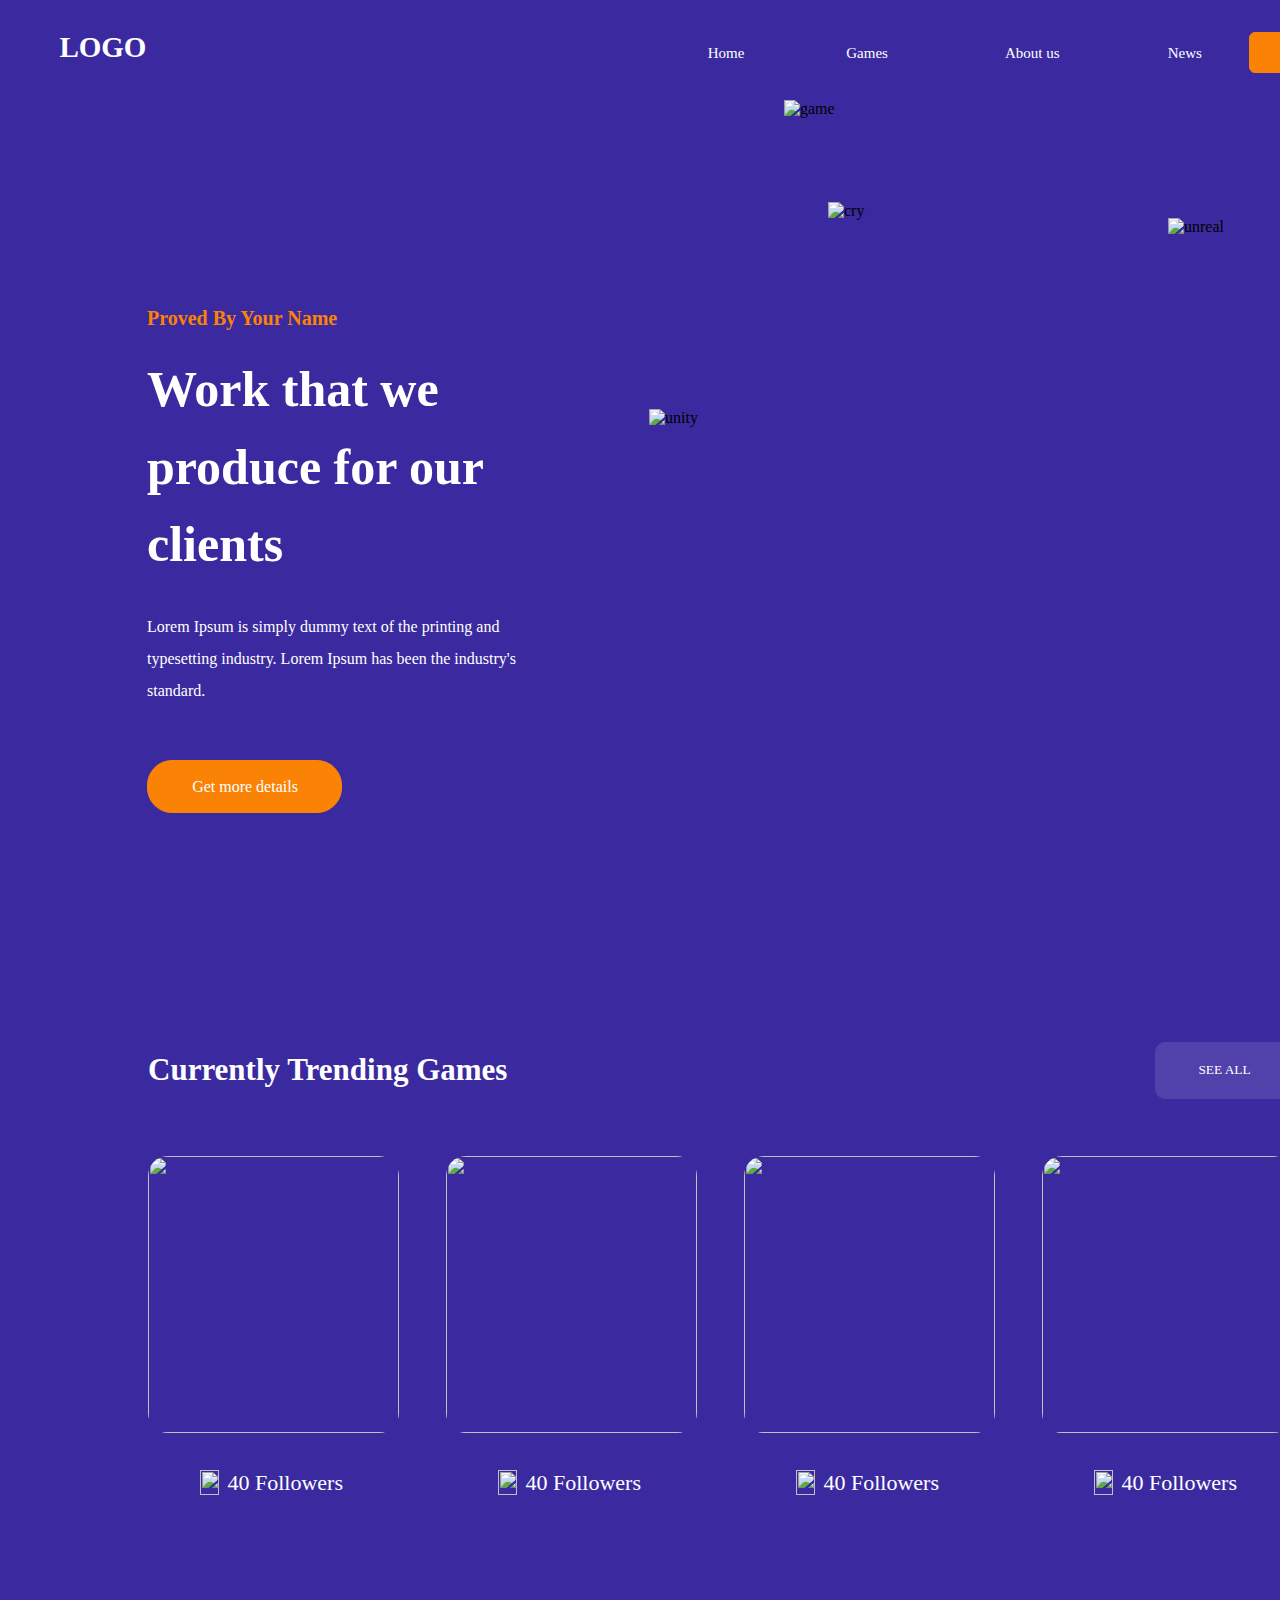
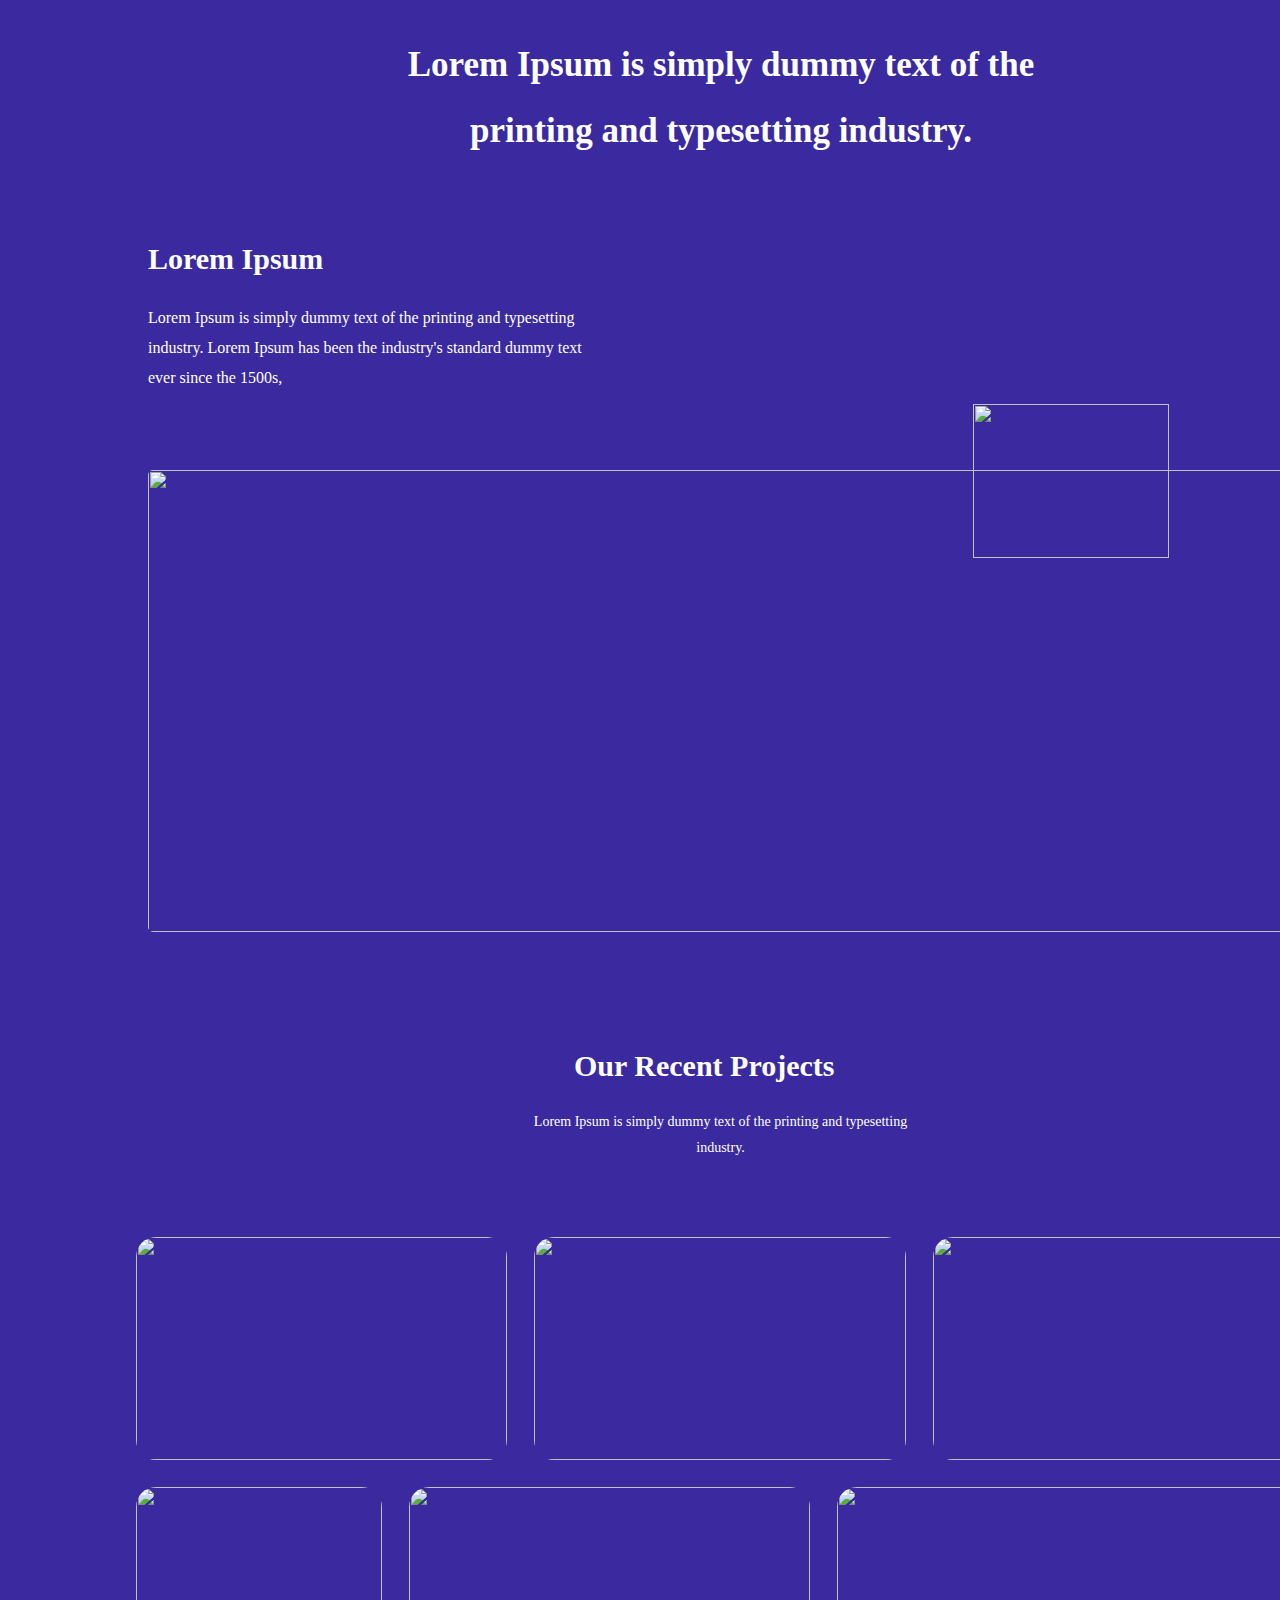
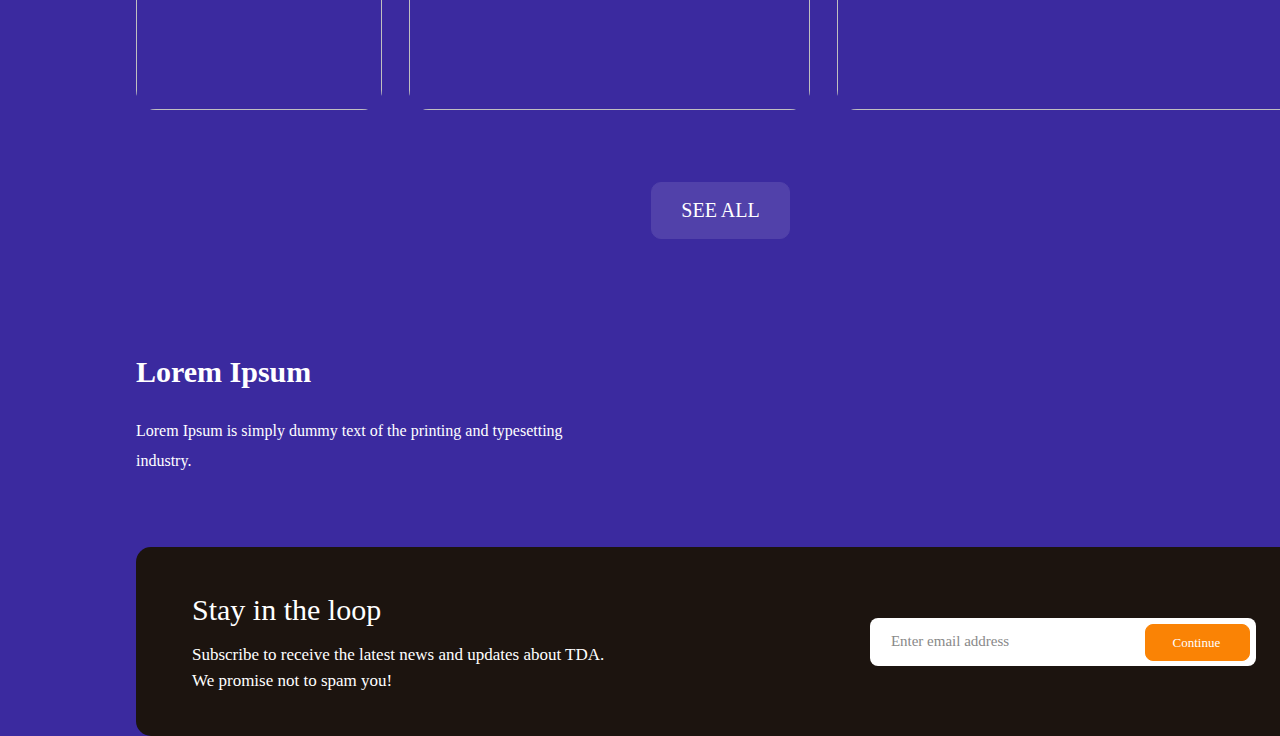
==== index.html @ 7226c983 "main4" ====
<!DOCTYPE html>
<html lang="en">
  <head>
    <meta charset="UTF-8" />
    <meta name="viewport" content="width=device-width, initial-scale=1.0" />
    <!-- description -->
    <!-- link style -->
    <link rel="stylesheet" href="styles/style.css">
    <!-- favicon -->
    <title>GAMiFY</title>
  </head>
  <body>
    <div class="header">
      <div id="logo">LOGO</div>
      <div class="group3">
        <div class="group2">
          <a id="a1" href="home">Home</a>
        <a id="a2" href="games">Games</a>
        <a id="a3" href="about us">About us</a>
        <a id="a4" href="news">News</a>
        </div>
        <button id="b1">light</button>
    </div>
      </div>
      <div class="main">
      <div class="main1">
        <div class="group8">
          <p id="p1">Proved By Your Name</p>
          <h1>Work that we <br> produce for our clients</h1>
          <p id="p2">Lorem Ipsum is simply dummy text of the printing and <br> typesetting industry. Lorem Ipsum has been the industry's <br> standard.</p>
          <button id="b2"><a href="game">Get more details</a></button>
        </div>
        <img id="img1" src="/css-Gaming-website2028/img1.png" alt="game">
      </div>
      <img id="img2" src="/css-Gaming-website2028/img2.png" alt="unity">
      <img id="cry" src="/css-Gaming-website2028/cry.png" alt="cry">
      <img id="img3" src="/css-Gaming-website2028/img3.png" alt="unreal">
      <div class="main2">
        <p>Currently Trending Games</p>
        <button id="b3">SEE ALL</button>
      </div>
      <ul class="ul1">
        <li>
            <article><img class="li1" src="/css-Gaming-website2028/ax/li1.jpg" alt=""><div><img id="fire" src="/css-Gaming-website2028/ax/fire.png" alt=""><p>40 Followers</p></div></article>
        </li>
        <li>
            <article><img class="li1" src="/css-Gaming-website2028/ax/li2.jpg" alt=""><div><img id="fire" src="/css-Gaming-website2028/ax/fire.png" alt=""><p>40 Followers</p></div></article>
        </li>
        <li>
            <article><img class="li1" src="/css-Gaming-website2028/ax/li3.jpg" alt=""><div><img id="fire" src="/css-Gaming-website2028/ax/fire.png" alt=""><p>40 Followers</p></div></article>
        </li>
        <li>
            <article><img class="li1" src="/css-Gaming-website2028/ax/li4.jpg" alt=""><div><img id="fire" src="/css-Gaming-website2028/ax/fire.png" alt=""><p>40 Followers</p></div></article>
        </li>
    </ul>
        <div class="txt1">Lorem Ipsum is simply dummy text of the <br> printing and typesetting industry.</div>
        <div class="main3">
          <p id="txt2">Lorem Ipsum</p>
          <p id="txt3">Lorem Ipsum is simply dummy text of the printing and typesetting <br> industry. Lorem Ipsum has been the industry's standard dummy text <br> ever since the 1500s,</p>
        </div>
        <div class="itm1">
          <img class="ellipse" src="/css-Gaming-website2028/ax/ellipse.png" alt="">
        <img class="img4" src="/css-Gaming-website2028/ax/img4.jpg" alt="">
        </div>
        <div class="main4">
          <p id="txt4">Our Recent Projects</p>
          <p id="txt5">Lorem Ipsum is simply dummy text of the printing and typesetting <br> industry. </p>
        </div>
        <div class="item2">
          <img id="c1" src="/css-Gaming-website2028/ax/img5.jpg" alt="">
          <img id="c2" src="/css-Gaming-website2028/ax/img6.jpg" alt="">
          <img id="c3" src="/css-Gaming-website2028/ax/img7.jpg" alt="">
          <img id="c4" src="/css-Gaming-website2028/ax/img8.jpg" alt="">
          <img id="c5" src="/css-Gaming-website2028/ax/img9.jpg" alt="">
          <img id="c6" src="/css-Gaming-website2028/ax/img10.jpg" alt="">
        </div>
        <div class="item3">
          <button id="b4">SEE ALL</button>
        </div>
        <div class="item4">
          <p id="p1">Lorem Ipsum</p>
          <p id="p2">Lorem Ipsum is simply dummy text of the printing and typesetting <br> industry. </p>
        </div>
        <div class="box">
          <div class="bx1">
           <p id="p1">Stay in the loop </p>
           <p id="p2">Subscribe to receive the latest news and updates about  TDA. <br>
            We promise not to spam you! </p>
          </div>
          <div class="bx2">
            <div class="email"><p id="p1">Enter email address</p></div>
              <button id="b5"><p>Continue</p></button>
          </div>
        </div>
        
    </div>
      
  </body>
</html>
---- styles/style.css ----
/* 1. don't modify this style */
* {
  padding: 0;
  margin: 0;

  box-sizing: border-box;
}

@font-face {
  font-family: Poppins;
  src: url(css-Gaming-website2028/assets/fonts/Poppins-Bold.ttf);
  src: url(css-Gaming-website2028/assets/fonts/);
}
*{
font-family: Poppins;
}
/* 2. we use :root for default variables */
:root {
  /* --"somekey-attr": "somevalue" i.e : */
  --black-700: #000;
}
/* 3. and we use it like this */
.elementOne {
  /* var(--"somekey-attr") */
  background-color: var(--black-700);
}


/* good luck */
body{
  width: 1440px;
   
  
}
.header{
  
  height: 100px;
  margin-left: 0.23px;
  background-color: #3B2A9F;
 
  display: flex;
  flex-direction: row;
  justify-content: space-between;
  gap: 565.52px;

}

.header #logo{
  margin-bottom: 30px;
  margin-top: 25px;
  margin-left: 59.18px;
  width: 81.93px;
  height: 45px;
  font-weight: 800;
  font-size: 29px;
  line-height: 44.51px;
  color: #FFFFFF;

}
.group3{
 
  display: flex;
  justify-content: space-between;
  gap: 36.13px;
  margin-right: 59.18px;
  margin-top: 32px;
  margin-bottom: 26.6px;
  align-items: center;
}
.group3 .group2{
display: flex;
justify-content: space-between;
gap: 88px;


}

.group2 a{
  text-decoration: none;
  color: #FFFFFF;
  width: 50.6px;
  height: 24.2px;
  font-weight: 400;
  font-size: 15px;
  line-height: 24px;
  
  
}
.group2 #a1{
  width: 50.6px;
  height: 24.2px;
}
.group2 #a2{
  width: 70.63px;
  height: 24.2px;
}
.group2 #a3{
  width: 74.85px;
  height: 24.2px;
}
.group2 #a4{
  width: 45.33px;
  height: 24.2px;
}
 .group3 #b1{
  width: 131.66px;
  height: 41.34px;
  background-color: #FA8305;
  border: 1px solid #FA8305;
  border-radius: 6px;
  color: #FFFFFF;
  


}
#b1{
  width: 81px;
  height: 20px;
  font-weight: 400;
  font-size: 13px;
  line-height: 19.5px;
  
}
.main{
  background-color: #3B2A9F;
}
.main1{
  
  display: flex;
  flex-direction: row;
  justify-content: space-between;
  
  
  
  
}
 .group8{
  width:max-content;
  height: 510px;
  margin-left: 147px;
  padding-top: 203px;
  
  
}
#img1{
  width: 735px;
  height: 761px;
  margin-left: 110px;
  
}
.group8 #p1{
  width: 273px;
  height: 31px;
  font-weight: 700;
  font-size: 20px;
  line-height: 31.04px;
  color: #FA8305;
}
.group8 h1{
  width: 479.63px;
  height: 234px;
  margin-top: 17px;
  font-weight: 700;
  font-size: 50px;
  line-height: 77.6px;
  color: #FFFFFF;
}
.group8 #p2{
  width: 527px;
  height: 101px;
  margin-top: 26px;
  font-weight: 500;
  font-size: 16px;
  line-height: 32px;
  color: #FFFFFF;
}
.group8 #b2{
  width: 195px;
  height: 53px;
  margin-top: 48px;
  background-color: #FA8305;
  border-radius: 25px;
  border: 1px solid #FA8305;
}
#b2 a{
width: 134px;
height: 24px;
font-weight: 500;
color: #FFFFFF;
font-size: 16px;
line-height: 24px;
padding-top: 14px;
padding-left: 31px;
padding-bottom: 15px;
padding-right: 30px;
text-decoration: none;
}
#img2{
  width: 96px;
  height: 30px;
  position: absolute;
  top: 409px;
  left: 649px;
}
#cry{
  width: 101px;
  height: 99px;
  position: absolute;
  top: 202px;
  left: 828px;
}
#img3{
  width: 59px;
  height: 64px;
  position: absolute;
  top: 218px;
  left: 1168px;
  rotate: -0 deg;
}
.main2 p{
width: 404px;
height: 58px;
font-weight: 700;
font-size: 31px;
line-height: 58.13px;
margin-top: 180px;
margin-left: 148px;
color: #FFFFFF;
}
.main2 #b3{
  width: 139px;
  height: 57px;
  border-radius: 10px;
  background-color: #5141AA;
  border: 1px solid #5141AA;
  margin-top: 180px;
  margin-right: 146px;
 
}
.main2{
  display: flex;
  flex-direction: row;
  justify-content: space-between;
  gap: 603px;
  align-items: center;
}
#b3{
  color: #FFFFFF;
}
.li1{
  width: 251px;
  height: 277px;
  border-radius: 20px;
  
 }
  
 .ul1 .li1:hover{
  opacity: 0.5;
 }
 
 .ul1 p{
  width: 136px;
  height: 41px;
  font-weight: 500;
  font-size: 22px;
  line-height: 41.25px;
  color: #FFFFFF;
  
 }
 .ul1 #fire{
  width: 18.5px;
  height: 25px;
 }
 .ul1 div{
  display: flex;
  flex-direction: row;
  justify-content: flex-start;
  gap: 9px;
  align-items: center;
  margin-top: 25px;
  margin-left: 52px;
  
 }
 .ul1{
  display: flex;
  flex-direction: row;
  justify-content:flex-start;
  gap: 47px;
  margin-top: 57px;
  margin-left: 148px;
  list-style:none;
 }
 .txt1{
  width: 826px;
  height: 132px;
  font-weight: 600;
  font-size: 35px;
  line-height: 65.63px;
  text-align: center;
  color: #FFFFFF;
  margin-top: 129px;
  margin-left: 308px;
  margin-right: 306px;
 }
 #txt2{
  width: 209px;
  height: 40px;
  font-weight: 600;
  font-size: 30px;
  line-height: 56.25px;
  color: #FFFFFF;
 }
 #txt3{
  width: 545px;
  height: 101px;
  font-weight: 400;
  font-size: 16px;
  line-height: 30px;
  color: #FFFFFF;
  margin-top: 32px;
 }
 .main3{
  margin-left: 148px;
  margin-top: 67px;
 }
 
 .ellipse{
  position: absolute;
  width: 196px;
  height: 154px;
  left: 973px;
  
  
  
  
 }
 .img4{
  width: 1146px;
  height: 462px;
  position: relative;
  top: 46px;
  left: 148px;
  right: 146px;
  border-radius: 5px;
  margin-top: 20px;
  
  
 }
 #txt4{
  width: 305px;
  height: 56px;
  font-weight: 700;
  font-size: 30px;
  line-height: 56.25px;
  color: #FFFFFF;
  margin-left: 574px;
  
 }
 #txt5{
  width: 497px;
  height: 57px;
  font-weight:400;
  font-size: 14px;
  line-height: 26.25px;
  color: #FFFFFF;
  margin-top: 15px;
  text-align: center;
  margin-left: 472px;
 }
 .main4{
  margin-top: 148px;
 }
 #c1{
    width: 371px;
    height: 223px;
    border-radius: 20px;
    
 }
 #c2{
  width: 372px;
  height: 223px;
  border-radius: 20px;
  
 }
 #c3{
  width: 371px;
  height: 223px;
  border-radius: 20px;
  
 }
 #c4{
  width: 246px;
  height: 223px;
  border-radius: 20px;
 }
 #c5{
  width: 401px;
  height: 223px;
  border-radius: 20px;
 }
 #c6{
  width: 469px;
  height: 223px;
  border-radius: 20px;
 }
 .item2{
  display: flex;
  flex-wrap: wrap;
  gap: 27px;
  margin-left: 136px;
  margin-right: 134px;
  margin-top: 71px;
 }
 .item3 #b4{
  width: 139px;
  height:57px ;
  border:1px solid #5141AA ;
  background-color: #5141AA;
  border-radius: 10px;
  margin-left: 651px;
  margin-top: 72px;
  color:#FFFFFF;
  
  font-weight: 500;
  font-size: 20px;
  line-height: 37.5px;
 }
 .item4{
  margin-left: 136px;
  margin-top: 105px;
 }
 .item4 #p1{
  width: 209px;
  height: 40px;
  font-weight: 600;
  font-size: 30px;
  line-height: 56.25px;
  color: #FFFFFF;
 }
 .item4 #p2{
  width: 545px;
  height: 57px;
  font-weight: 400;
  font-size: 16px;
  line-height: 30px;
  color: #FFFFFF;
  margin-top: 32px;
 }
 .box{
  width: 1170px;
  height: 189px;
  background-color:#1C140F;
  border-radius: 15px;
  margin-left: 136px;
  margin-top: 74px;
  margin-right: 134px;
  display: flex;
  flex-direction: row;
  justify-content: space-between;
 }
 .bx1 #p1{
  width: 303px;
  height: 45px;
  font-weight: 500;
  font-size: 30px;
  line-height: 45px ;
  color: #FFFFFF;
  
 }
 .bx1{
  margin-left: 56px;
  margin-top: 40px;
 }
 .bx1 #p2{
  width: 636px;
  height: 52px;
  font-weight: 400;
  font-size: 17px;
  line-height:25.5px ;
  color: #FFFFFF;
  margin-top: 10px;
  
 }
 .bx2 .email{
  margin-left: 20.55px;
  font-weight: 300;
  font-size: 15px;
  line-height: 19.5px;
  color:#898989;
  width: 155.1px;
  height: 20px;
  padding-top: 14px;
 } 
 
 .bx2{
  width: 385.68px;
  height: 48px;
  border-radius: 8px;
  background-color: #FFFFFF;
  display: flex;
  flex-direction: row;
  justify-content: space-between;
  gap: 98.8px;
  margin-top: 71px;
  margin-right: 50px;
  
 }
 .bx2 #b5{
  width: 105px;
  height: 37px;
  border-radius: 8px;
  background-color: #FA8305;
  border: 1px solid #FA8305;
  margin-top: 6px;
  margin-right: 6.24px;
 }
 .bx2 #b5 p{
  width: 69.3px;
  height: 20px;
  font-weight: 400;
  font-size: 13px;
  line-height: 19.5px;
  color: #FFFFFF;
  margin-left: 16px;
  
 }
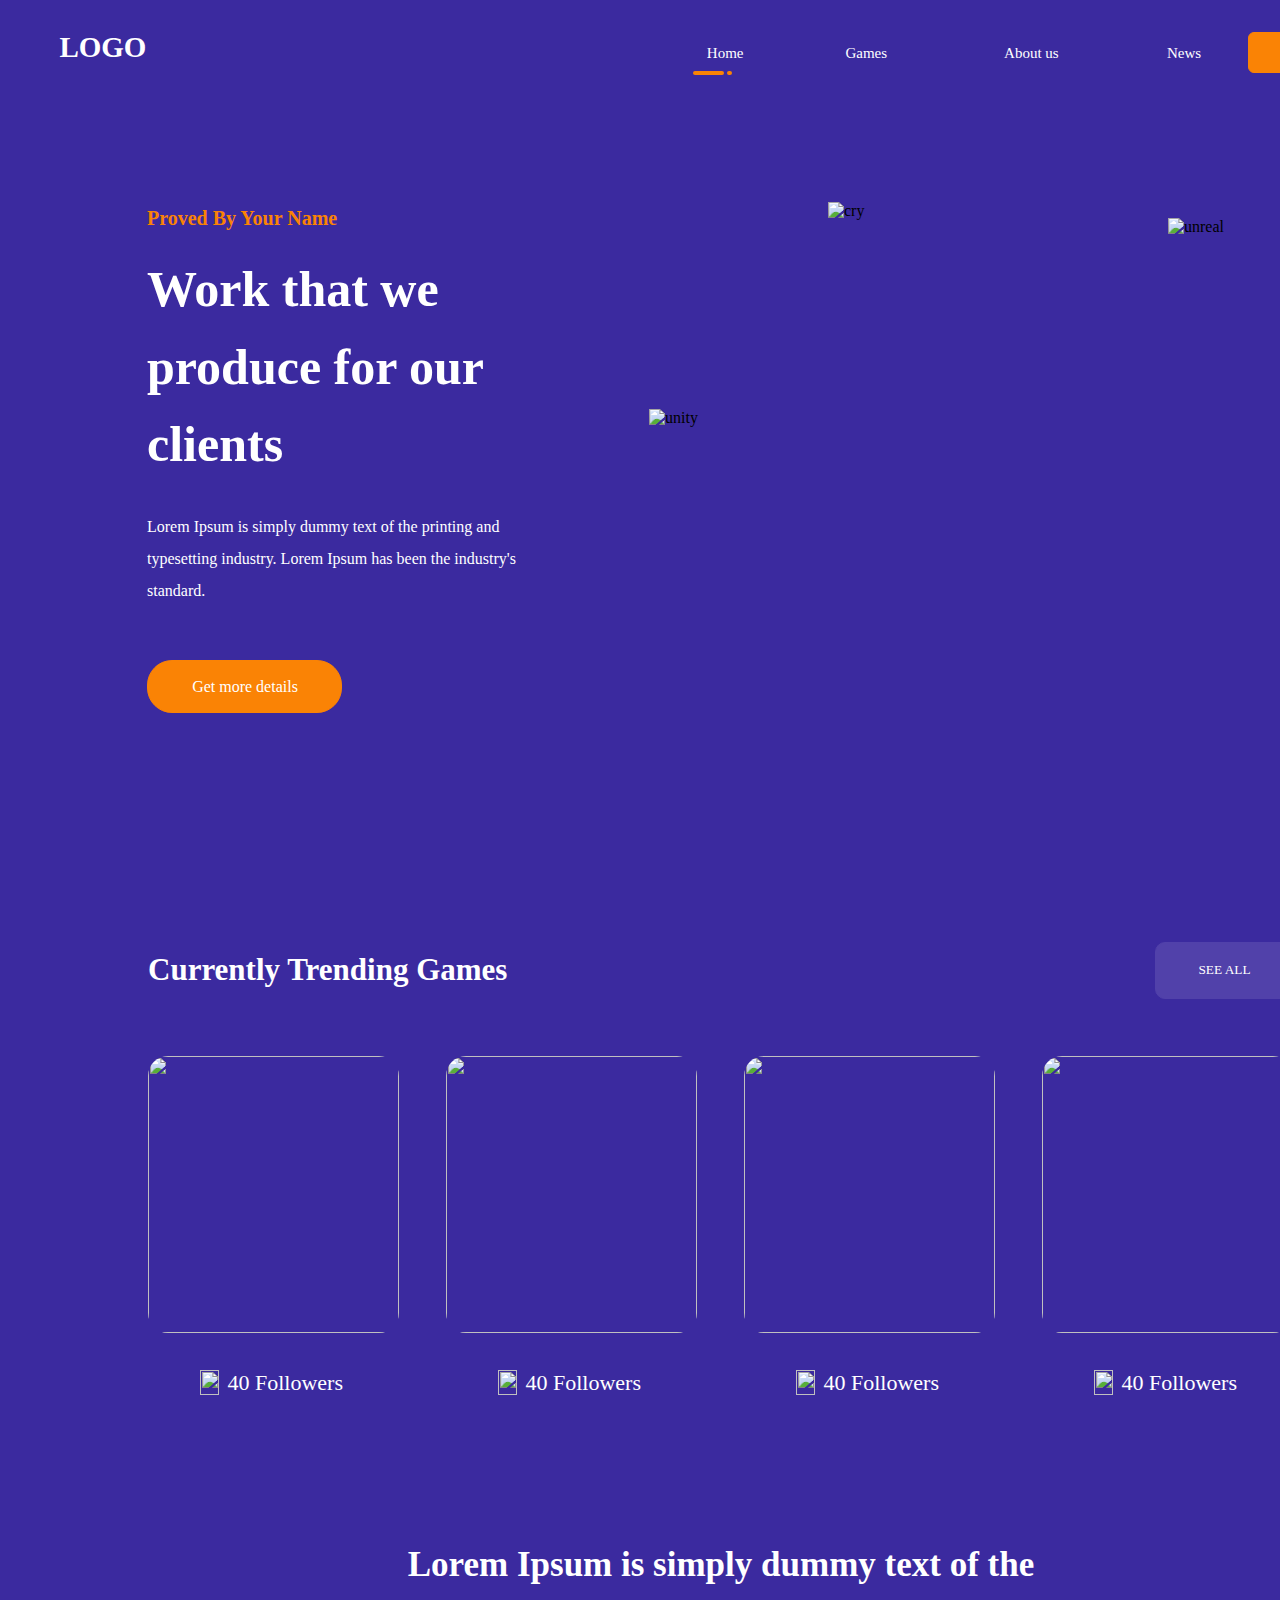
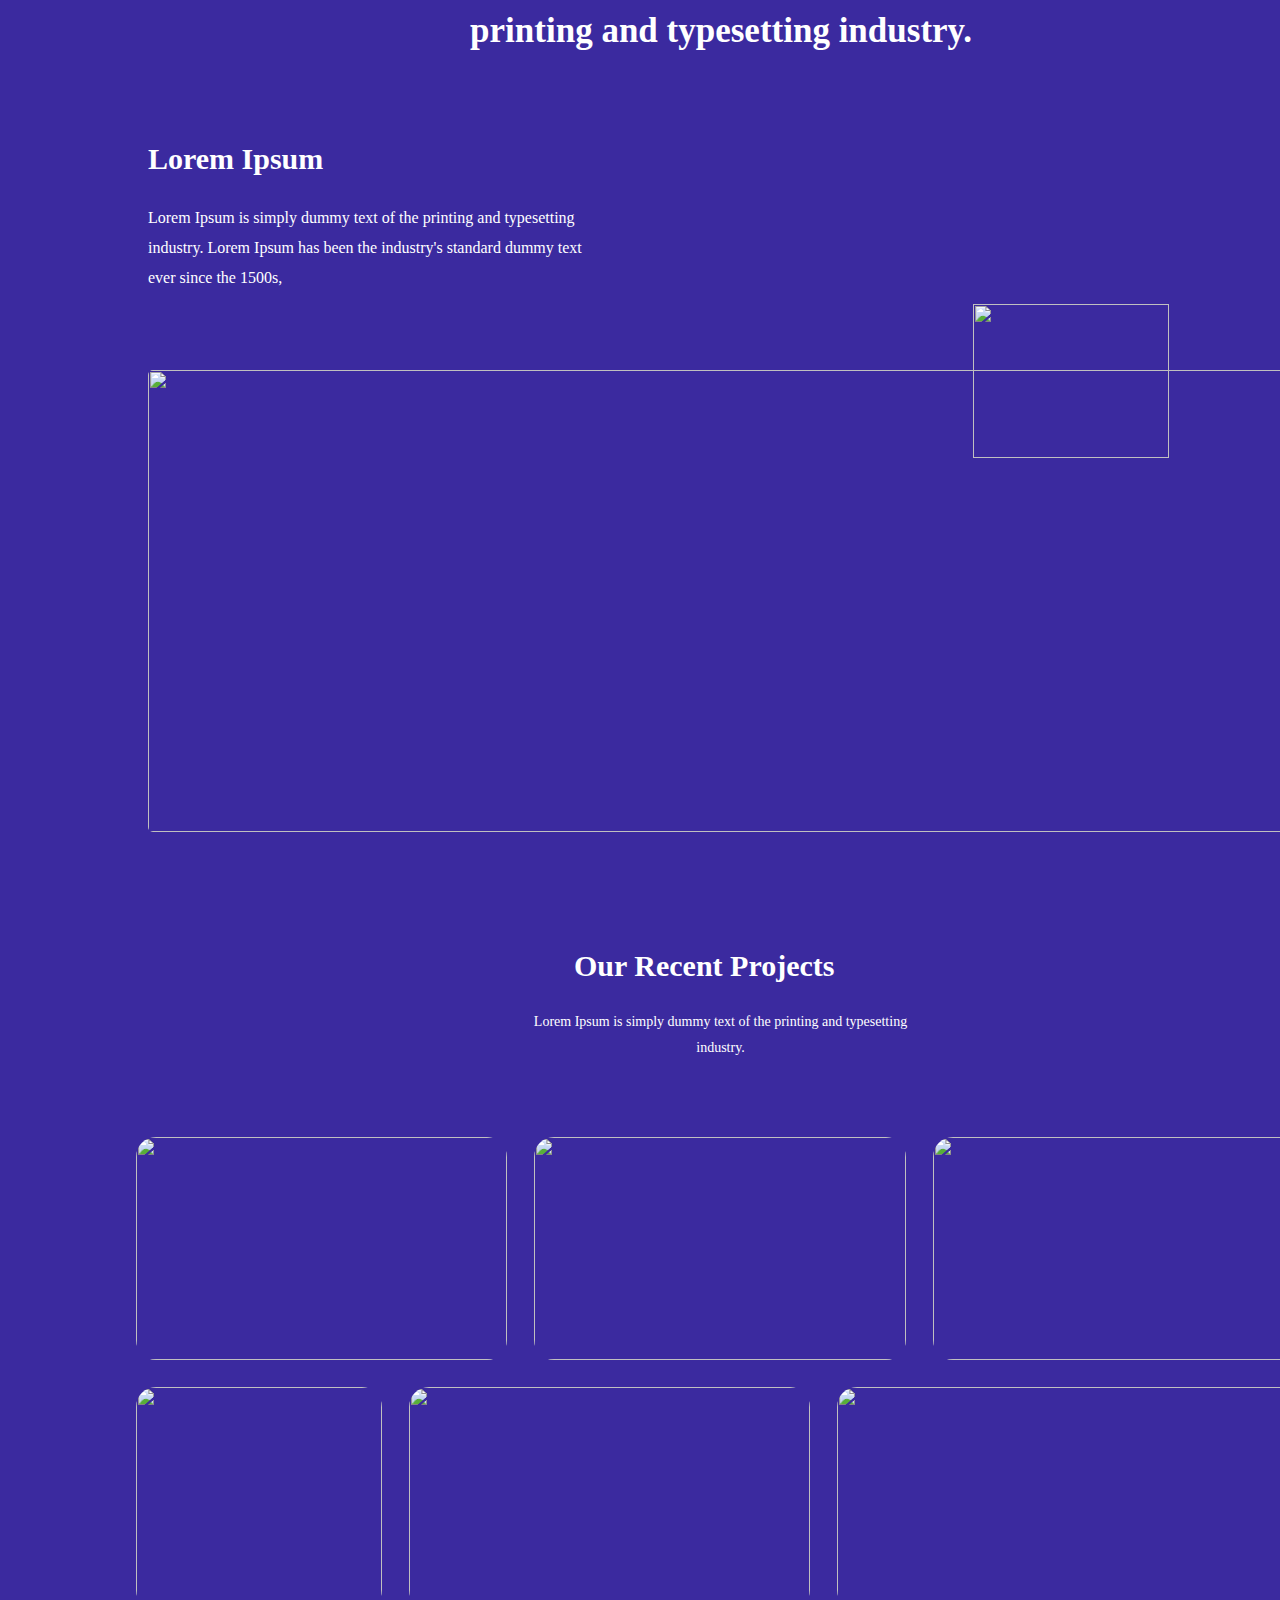
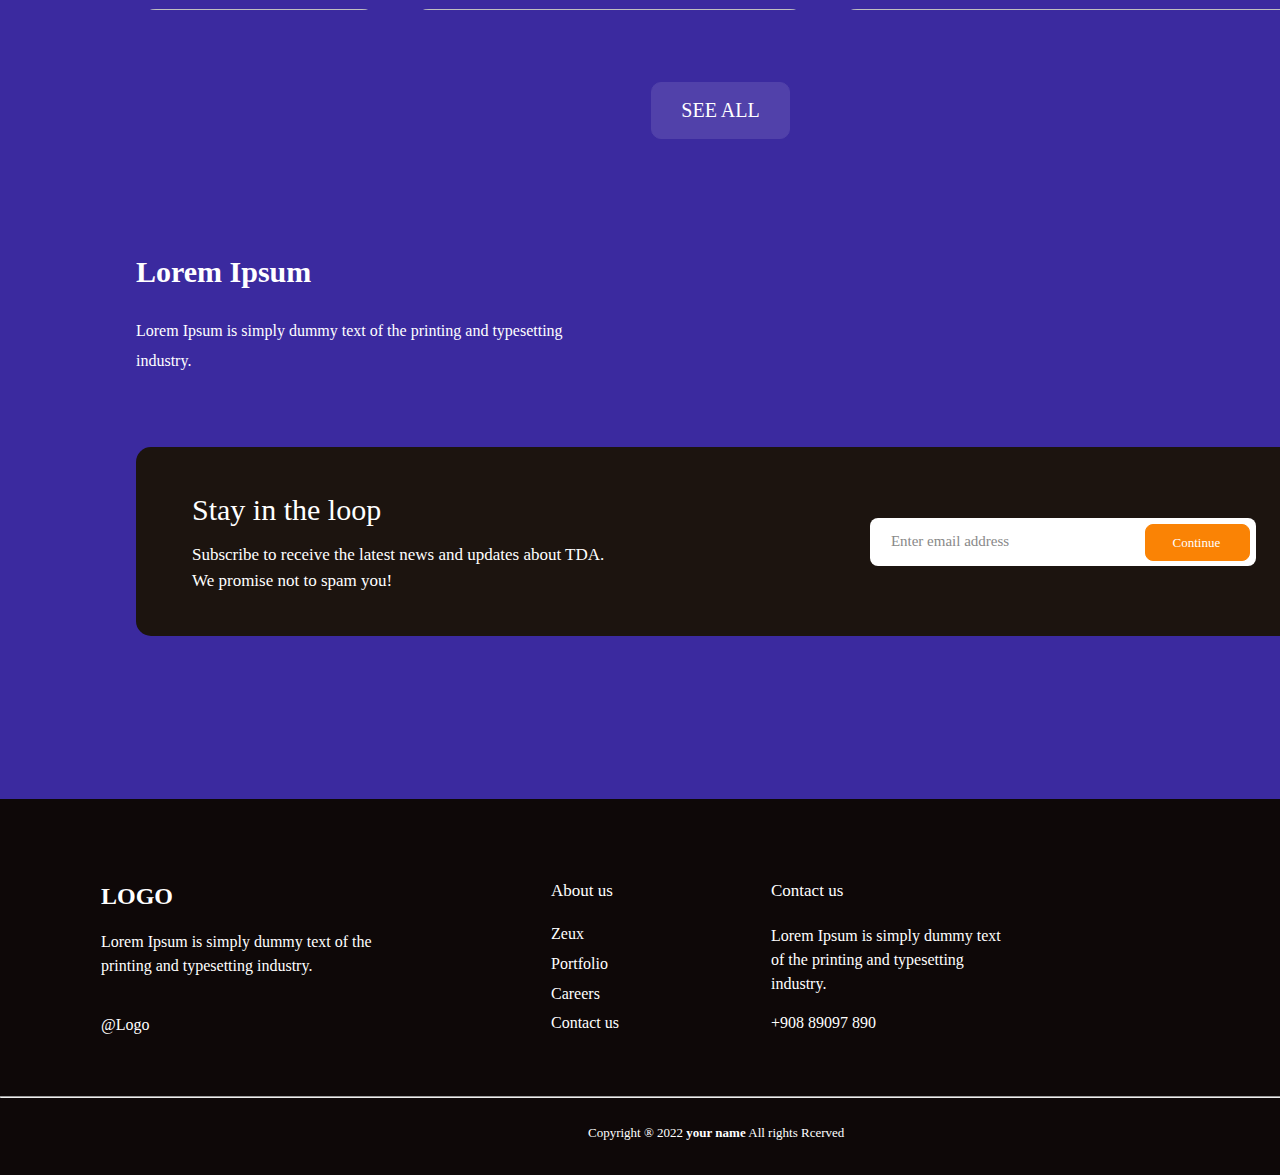
==== commit ff9aa1fd: "footer" ====
--- a/index.html
+++ b/index.html
@@ -14,12 +14,16 @@
       <div id="logo">LOGO</div>
       <div class="group3">
         <div class="group2">
-          <a id="a1" href="home">Home</a>
+          <a id="a1" href="home">Home<div id="bar">
+            <div id="rec1"></div>
+            <div id="rec2"></div>
+          </div></a>
         <a id="a2" href="games">Games</a>
         <a id="a3" href="about us">About us</a>
         <a id="a4" href="news">News</a>
         </div>
         <button id="b1">light</button>
+        
     </div>
       </div>
       <div class="main">
@@ -30,27 +34,27 @@
           <p id="p2">Lorem Ipsum is simply dummy text of the printing and <br> typesetting industry. Lorem Ipsum has been the industry's <br> standard.</p>
           <button id="b2"><a href="game">Get more details</a></button>
         </div>
-        <img id="img1" src="/css-Gaming-website2028/img1.png" alt="game">
+        <img id="img1" src="/css-Gaming-website2028/assets/images/img1.png" alt="game">
       </div>
-      <img id="img2" src="/css-Gaming-website2028/img2.png" alt="unity">
-      <img id="cry" src="/css-Gaming-website2028/cry.png" alt="cry">
-      <img id="img3" src="/css-Gaming-website2028/img3.png" alt="unreal">
+      <img id="img2" src="/css-Gaming-website2028/assets/images/img2.png" alt="unity">
+      <img id="cry" src="/css-Gaming-website2028/assets/images/cry.png" alt="cry">
+      <img id="img3" src="/css-Gaming-website2028/assets/images/img3.png" alt="unreal">
       <div class="main2">
         <p>Currently Trending Games</p>
         <button id="b3">SEE ALL</button>
       </div>
       <ul class="ul1">
         <li>
-            <article><img class="li1" src="/css-Gaming-website2028/ax/li1.jpg" alt=""><div><img id="fire" src="/css-Gaming-website2028/ax/fire.png" alt=""><p>40 Followers</p></div></article>
+            <article><img class="li1" src="/css-Gaming-website2028/assets/images/li1.jpg" alt=""><div><img id="fire" src="/css-Gaming-website2028/assets/images/fire.png" alt=""><p>40 Followers</p></div></article>
         </li>
         <li>
-            <article><img class="li1" src="/css-Gaming-website2028/ax/li2.jpg" alt=""><div><img id="fire" src="/css-Gaming-website2028/ax/fire.png" alt=""><p>40 Followers</p></div></article>
+            <article><img class="li1" src="/css-Gaming-website2028/assets/images/li2.jpg" alt=""><div><img id="fire" src="/css-Gaming-website2028/assets/images/fire.png" alt=""><p>40 Followers</p></div></article>
         </li>
         <li>
-            <article><img class="li1" src="/css-Gaming-website2028/ax/li3.jpg" alt=""><div><img id="fire" src="/css-Gaming-website2028/ax/fire.png" alt=""><p>40 Followers</p></div></article>
+            <article><img class="li1" src="/css-Gaming-website2028/assets/images/li3.jpg" alt=""><div><img id="fire" src="/css-Gaming-website2028/assets/images/fire.png" alt=""><p>40 Followers</p></div></article>
         </li>
         <li>
-            <article><img class="li1" src="/css-Gaming-website2028/ax/li4.jpg" alt=""><div><img id="fire" src="/css-Gaming-website2028/ax/fire.png" alt=""><p>40 Followers</p></div></article>
+            <article><img class="li1" src="/css-Gaming-website2028/assets/images/li4.jpg" alt=""><div><img id="fire" src="/css-Gaming-website2028/assets/images/fire.png" alt=""><p>40 Followers</p></div></article>
         </li>
     </ul>
         <div class="txt1">Lorem Ipsum is simply dummy text of the <br> printing and typesetting industry.</div>
@@ -59,20 +63,20 @@
           <p id="txt3">Lorem Ipsum is simply dummy text of the printing and typesetting <br> industry. Lorem Ipsum has been the industry's standard dummy text <br> ever since the 1500s,</p>
         </div>
         <div class="itm1">
-          <img class="ellipse" src="/css-Gaming-website2028/ax/ellipse.png" alt="">
-        <img class="img4" src="/css-Gaming-website2028/ax/img4.jpg" alt="">
+          <img class="ellipse" src="/css-Gaming-website2028/assets/images/ellipse.png" alt="">
+        <img class="img4" src="/css-Gaming-website2028/assets/images/img4.jpg" alt="">
         </div>
         <div class="main4">
           <p id="txt4">Our Recent Projects</p>
           <p id="txt5">Lorem Ipsum is simply dummy text of the printing and typesetting <br> industry. </p>
         </div>
         <div class="item2">
-          <img id="c1" src="/css-Gaming-website2028/ax/img5.jpg" alt="">
-          <img id="c2" src="/css-Gaming-website2028/ax/img6.jpg" alt="">
-          <img id="c3" src="/css-Gaming-website2028/ax/img7.jpg" alt="">
-          <img id="c4" src="/css-Gaming-website2028/ax/img8.jpg" alt="">
-          <img id="c5" src="/css-Gaming-website2028/ax/img9.jpg" alt="">
-          <img id="c6" src="/css-Gaming-website2028/ax/img10.jpg" alt="">
+          <img id="c1" src="/css-Gaming-website2028/assets/images/img5.jpg" alt="">
+          <img id="c2" src="/css-Gaming-website2028/assets/images/img6.jpg" alt="">
+          <img id="c3" src="/css-Gaming-website2028/assets/images/img7.jpg" alt="">
+          <img id="c4" src="/css-Gaming-website2028/assets/images/img8.jpg" alt="">
+          <img id="c5" src="/css-Gaming-website2028/assets/images/img9.jpg" alt="">
+          <img id="c6" src="/css-Gaming-website2028/assets/images/img10.jpg" alt="">
         </div>
         <div class="item3">
           <button id="b4">SEE ALL</button>
@@ -92,7 +96,39 @@
               <button id="b5"><p>Continue</p></button>
           </div>
         </div>
+        <div class="footer">
+          
+          <div class="ftr">
+            <div class="ftr1">
+              <p id="p1">LOGO</p>
+              <p id="p2">Lorem Ipsum is simply dummy text of the <br> printing and typesetting industry. </p>
+              <p id="p3">@Logo</p>
+            </div>
+            <div class="ftr2">
+              <p id="p1">About us</p>
+              <ul>
+                <li>Zeux</li>
+                <li>Portfolio</li>
+                <li>Careers</li>
+                <li>Contact us</li>
+              </ul>
+            </div>
+            <div class="ftr3">
+              <p id="p1">Contact us</p>
+              <p id="p2">Lorem Ipsum is simply dummy text <br> of the printing and typesetting <br> industry. </p>
+              <p id="p3">+908 89097 890</p>
+            </div>
+            <div class="ftr4">
+              <img src="/css-Gaming-website2028/assets/images/Group 5.png" alt="">
+              <img  src="/css-Gaming-website2028/assets/images/Group 11.png" alt="">
+              <img src="/css-Gaming-website2028/assets/images/Group 10.png" alt="">
+              <img src="/css-Gaming-website2028/assets/images/Group 9.png" alt="">
+            </div>
+          </div>
+          <div id="copy"><p >Copyright ® 2022 <b>your name</b> All rights Rcerved</p></div>
+          <hr>
         
+        </div>
     </div>
       
   </body>
--- a/styles/style.css
+++ b/styles/style.css
@@ -8,11 +8,12 @@
 
 @font-face {
   font-family: Poppins;
-  src: url(css-Gaming-website2028/assets/fonts/Poppins-Bold.ttf);
-  src: url(css-Gaming-website2028/assets/fonts/);
-}
+
+  
+}
+
 *{
-font-family: Poppins;
+  font-family: Poppins;
 }
 /* 2. we use :root for default variables */
 :root {
@@ -37,11 +38,12 @@
   height: 100px;
   margin-left: 0.23px;
   background-color: #3B2A9F;
- 
+   position: fixed;
   display: flex;
   flex-direction: row;
   justify-content: space-between;
   gap: 565.52px;
+  z-index: 9;
 
 }
 
@@ -55,6 +57,7 @@
   font-size: 29px;
   line-height: 44.51px;
   color: #FFFFFF;
+  
 
 }
 .group3{
@@ -90,6 +93,27 @@
   width: 50.6px;
   height: 24.2px;
 }
+.group2 #a1 #bar #rec1{
+  width: 30.97px;
+  height: 4px;
+  background-color: #FA8305;
+  border-radius: 20px;
+}
+.group2 #a1 #bar #rec2{
+  width: 5px;
+  height: 4px;
+  border-radius: 20px;
+  background-color: #FA8305;
+}
+.group2 #a1 #bar {
+  display: flex;
+  flex-direction: row;
+  gap: 3px;
+  margin-top: 6.8px;
+  position: relative;
+  right: 13.99px;
+}
+
 .group2 #a2{
   width: 70.63px;
   height: 24.2px;
@@ -120,6 +144,12 @@
   font-size: 13px;
   line-height: 19.5px;
   
+}
+.header .bar #rec1{
+  width: 30.97px;
+  height: 4px;
+  border-radius: 20px;
+  background-color: #FA8305;
 }
 .main{
   background-color: #3B2A9F;
@@ -343,6 +373,7 @@
   right: 146px;
   border-radius: 5px;
   margin-top: 20px;
+  
   
   
  }
@@ -523,4 +554,141 @@
   color: #FFFFFF;
   margin-left: 16px;
   
- }+ }
+ .footer{
+  width: 1440px;
+  height: 376px;
+  background-color: #0e0808;
+  margin-top: 163px;
+ }
+ .ftr .ftr1 #p1{
+  width: 68px;
+  height: 37px;
+  font-weight: 800;
+  font-size: 24px;
+  line-height: 36.84px;
+  color: #FFFFFF;
+
+}
+.ftr .ftr1 #p2{
+  width: 372px;
+  height: 58px;
+  font-weight: 400;
+  font-size: 16px;
+  line-height: 24px;
+  color: #FFFFFF;
+  margin-top: 15px;
+
+}
+.ftr .ftr1 #p3{
+  width: 196px;
+  height: 23px;
+  font-weight: 400;
+  font-size: 16px;
+  line-height: 24px;
+  color: #FFFFFF;
+  margin-top: 25px;
+
+}
+
+
+.ftr .ftr2 #p1{
+  width: 76px;
+  height: 26px;
+  font-weight: 500;
+  font-size: 17px;
+  line-height: 25.5px;
+  color: #FFFFFF;
+
+}
+.ftr .ftr2 ul{
+  width: 372px;
+  height: 117px;
+  font-weight: 400;
+  font-size: 16px;
+  line-height: 29.81px;
+  color: #FFFFFF;
+  list-style-type: none;
+  margin-top: 15px ;
+}
+.ftr .ftr3 #p1{
+  width: 94px;
+  height: 26px;
+  font-weight: 500;
+  font-size: 17px;
+  line-height: 25.5px;
+  color: #FFFFFF;
+
+}
+.ftr .ftr3 #p2{
+  width: 282px;
+  height: 76px;
+  font-weight: 400;
+  font-size: 16px;
+  line-height: 24px;
+  color: #FFFFFF;
+  margin-top: 20px;
+
+}
+.ftr .ftr3 #p3{
+  width: 141px;
+  height: 28px;
+  font-weight: 400;
+  font-size: 16px;
+  line-height: 24px;
+  color: #FFFFFF;
+  margin-top: 11px;
+
+}
+.ftr{
+  display: flex;
+  flex-direction: row;
+  justify-content: space-between;
+  
+}
+.ftr4 {
+  display: flex;
+  flex-direction: row;
+  
+  width: 50x;
+  height: 50px;
+  margin-top: 196px;
+  position: absolute;
+  left: 1136px;
+}
+.ftr1{
+  margin-top: 79px;
+  position: absolute;
+  left: 101px;
+}
+.ftr2{
+  margin-top: 79px;
+  position: absolute;
+  left: 551px;
+}
+.ftr3{
+  margin-top: 79px;
+  position: absolute;
+  left: 771px;
+}
+
+.footer #copy{
+  color: #FFFFFF;
+  margin-top: 322px;
+  margin-left: 588px;
+  width: 300px;
+  height: 25px;
+  font-weight: 400;
+  font-size: 13px;
+  line-height: 24.78px;
+}
+.footer #copy b{
+  
+  font-weight: 700;
+  font-size: 13px;
+  line-height: 24.78px;
+}
+.footer hr{
+  position:relative;
+  bottom: 50px;
+}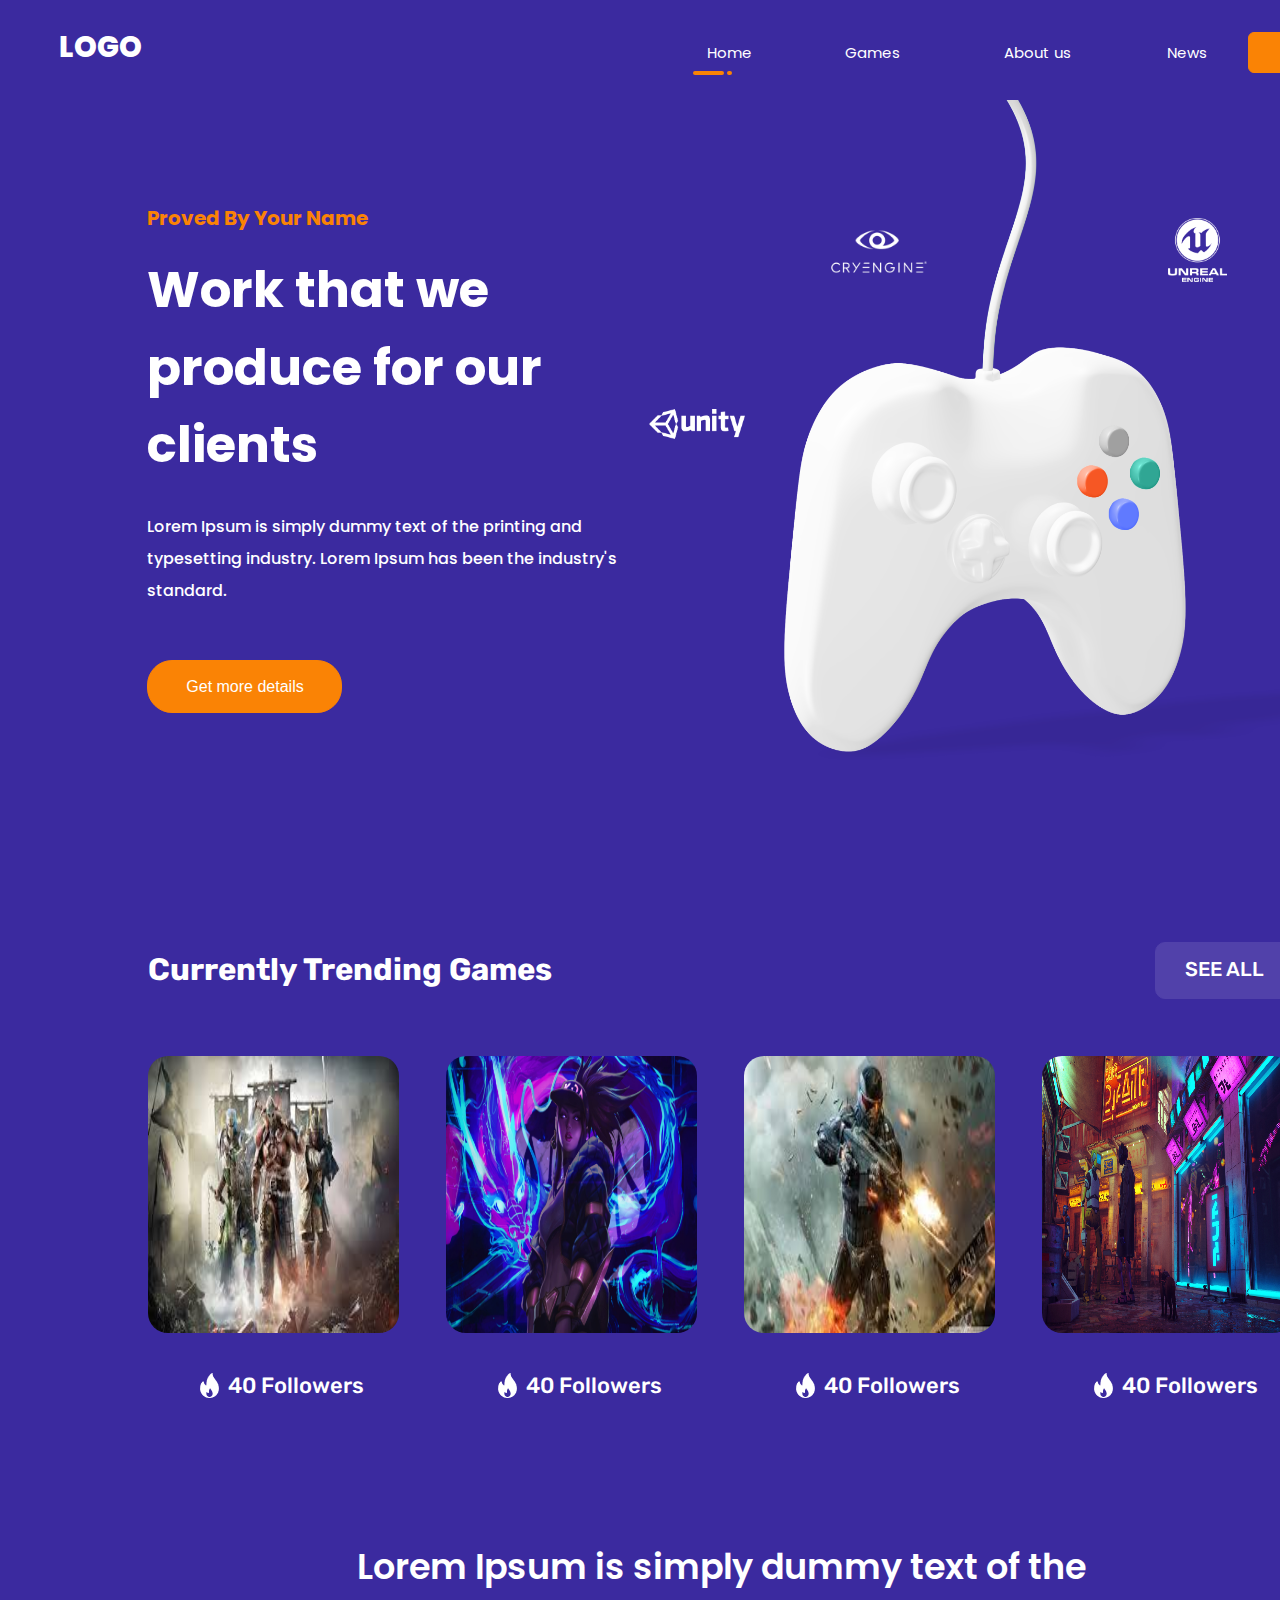
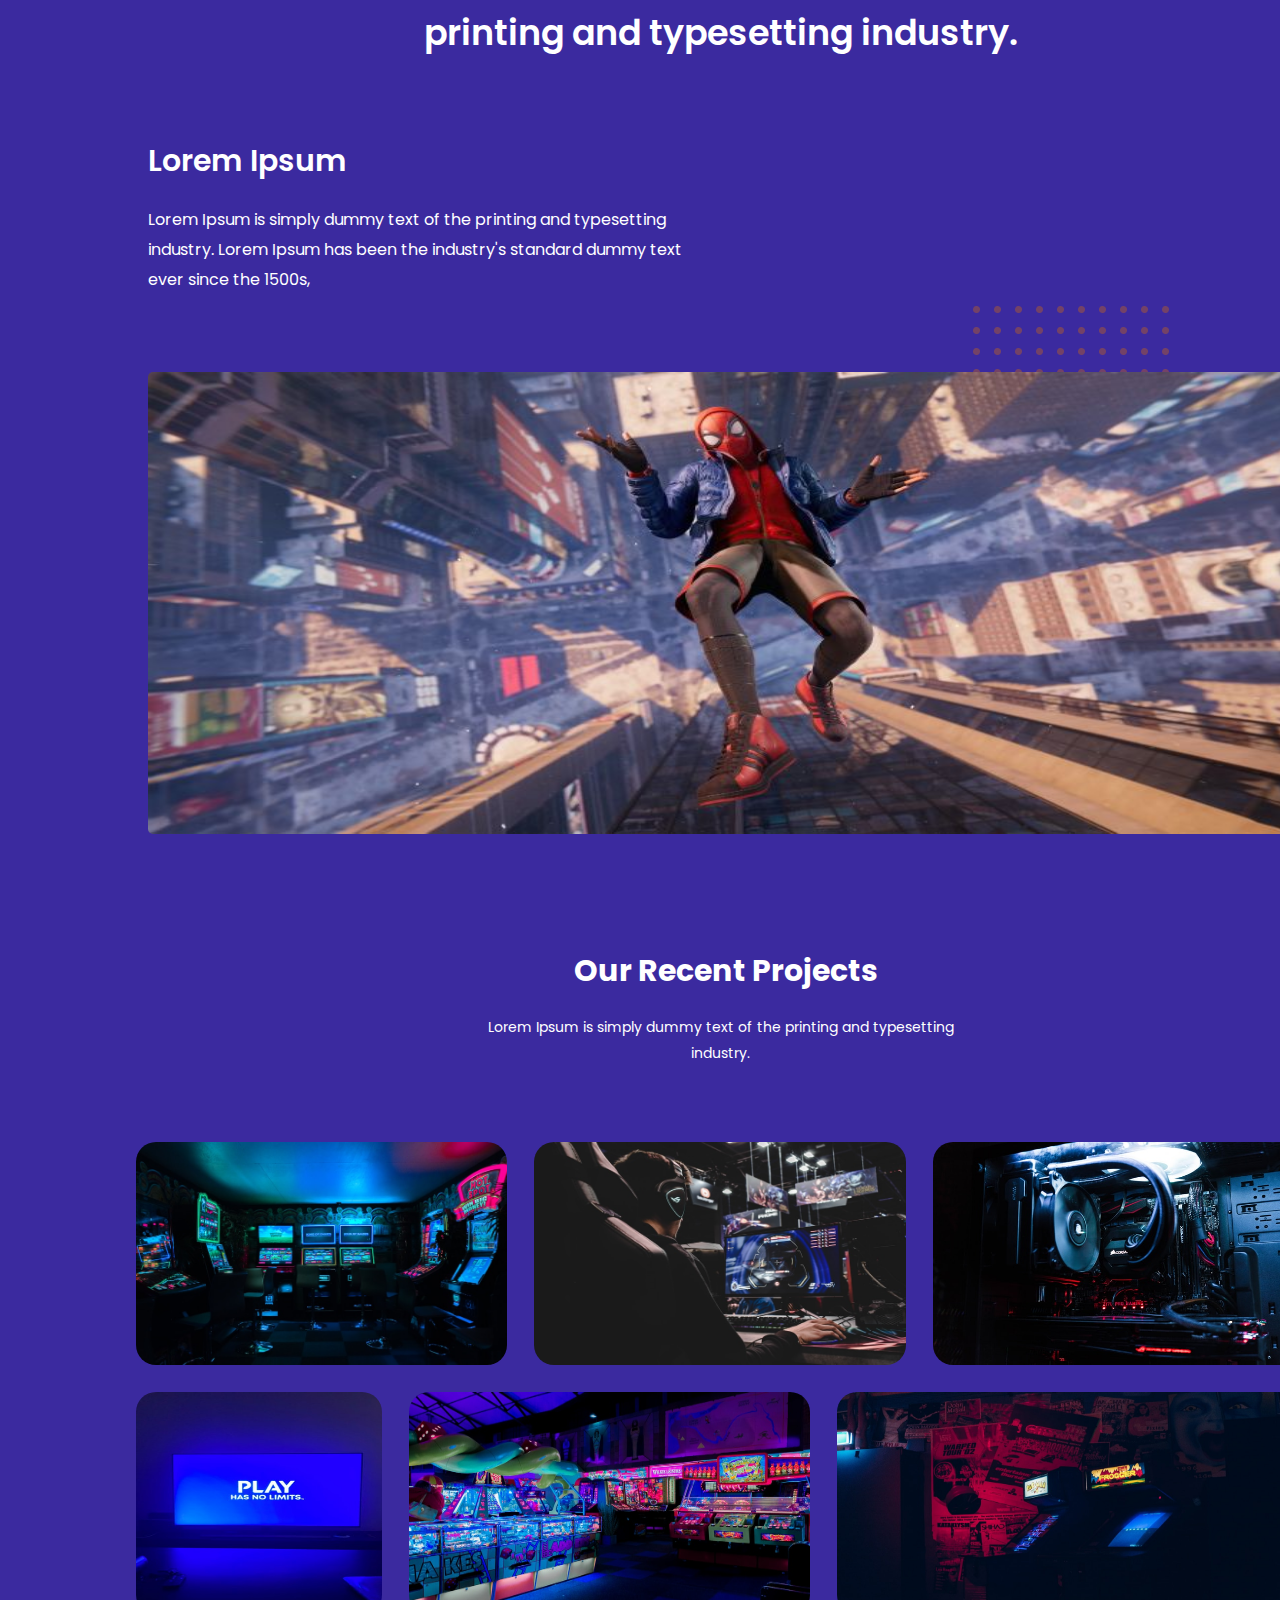
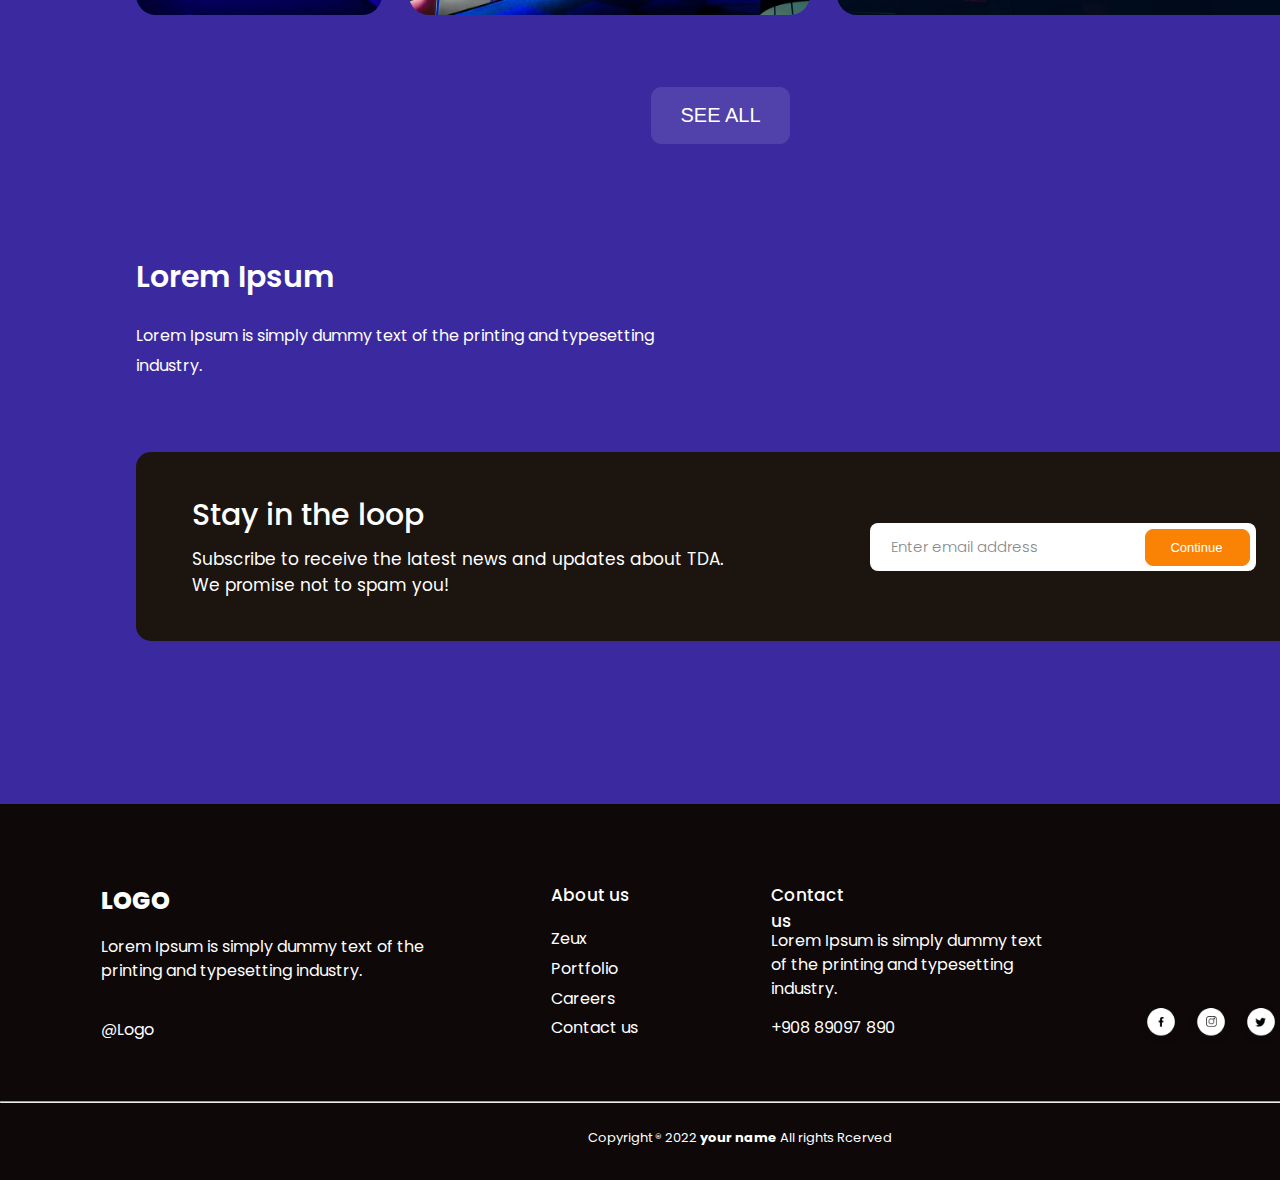
==== commit 2bc8afce: "font" ====
--- a/index.html
+++ b/index.html
@@ -6,8 +6,16 @@
     <!-- description -->
     <!-- link style -->
     <link rel="stylesheet" href="styles/style.css">
+    <link rel="stylesheet" href="styles/header.css">
+    <link rel="stylesheet" href="styles/footer.css">
     <!-- favicon -->
     <title>GAMiFY</title>
+    <link rel="preconnect" href="https://fonts.googleapis.com">
+<link rel="preconnect" href="https://fonts.gstatic.com" crossorigin>
+<link href="https://fonts.googleapis.com/css2?family=Poppins:wght@200;300;400;500;600;700;800;900&display=swap" rel="stylesheet">
+<link rel="preconnect" href="https://fonts.googleapis.com">
+<link rel="preconnect" href="https://fonts.gstatic.com" crossorigin>
+<link href="https://fonts.googleapis.com/css2?family=Poppins:wght@500;700&family=Rubik:ital,wght@0,300..900;1,300..900&display=swap" rel="stylesheet">
   </head>
   <body>
     <div class="header">
@@ -34,27 +42,27 @@
           <p id="p2">Lorem Ipsum is simply dummy text of the printing and <br> typesetting industry. Lorem Ipsum has been the industry's <br> standard.</p>
           <button id="b2"><a href="game">Get more details</a></button>
         </div>
-        <img id="img1" src="/css-Gaming-website2028/assets/images/img1.png" alt="game">
+        <img id="img1" src="assets/images/img1.png" alt="game">
       </div>
-      <img id="img2" src="/css-Gaming-website2028/assets/images/img2.png" alt="unity">
-      <img id="cry" src="/css-Gaming-website2028/assets/images/cry.png" alt="cry">
-      <img id="img3" src="/css-Gaming-website2028/assets/images/img3.png" alt="unreal">
+      <img id="img2" src="assets/images/img2.png" alt="unity">
+      <img id="cry" src="assets/images/cry.png" alt="cry">
+      <img id="img3" src="assets/images/img3.png" alt="unreal">
       <div class="main2">
         <p>Currently Trending Games</p>
         <button id="b3">SEE ALL</button>
       </div>
       <ul class="ul1">
         <li>
-            <article><img class="li1" src="/css-Gaming-website2028/assets/images/li1.jpg" alt=""><div><img id="fire" src="/css-Gaming-website2028/assets/images/fire.png" alt=""><p>40 Followers</p></div></article>
+            <article><img class="li1" src="assets/images/li1.jpg" alt=""><div><img id="fire" src="assets/images/fire.png" alt=""><p>40 Followers</p></div></article>
         </li>
         <li>
-            <article><img class="li1" src="/css-Gaming-website2028/assets/images/li2.jpg" alt=""><div><img id="fire" src="/css-Gaming-website2028/assets/images/fire.png" alt=""><p>40 Followers</p></div></article>
+            <article><img class="li1" src="assets/images/li2.jpg" alt=""><div><img id="fire" src="assets/images/fire.png" alt=""><p>40 Followers</p></div></article>
         </li>
         <li>
-            <article><img class="li1" src="/css-Gaming-website2028/assets/images/li3.jpg" alt=""><div><img id="fire" src="/css-Gaming-website2028/assets/images/fire.png" alt=""><p>40 Followers</p></div></article>
+            <article><img class="li1" src="assets/images/li3.jpg" alt=""><div><img id="fire" src="assets/images/fire.png" alt=""><p>40 Followers</p></div></article>
         </li>
         <li>
-            <article><img class="li1" src="/css-Gaming-website2028/assets/images/li4.jpg" alt=""><div><img id="fire" src="/css-Gaming-website2028/assets/images/fire.png" alt=""><p>40 Followers</p></div></article>
+            <article><img class="li1" src="assets/images/li4.jpg" alt=""><div><img id="fire" src="assets/images/fire.png" alt=""><p>40 Followers</p></div></article>
         </li>
     </ul>
         <div class="txt1">Lorem Ipsum is simply dummy text of the <br> printing and typesetting industry.</div>
@@ -63,20 +71,20 @@
           <p id="txt3">Lorem Ipsum is simply dummy text of the printing and typesetting <br> industry. Lorem Ipsum has been the industry's standard dummy text <br> ever since the 1500s,</p>
         </div>
         <div class="itm1">
-          <img class="ellipse" src="/css-Gaming-website2028/assets/images/ellipse.png" alt="">
-        <img class="img4" src="/css-Gaming-website2028/assets/images/img4.jpg" alt="">
+          <img class="ellipse" src="assets/images/ellipse.png" alt="">
+        <img class="img4" src="assets/images/img4.jpg" alt="">
         </div>
         <div class="main4">
           <p id="txt4">Our Recent Projects</p>
           <p id="txt5">Lorem Ipsum is simply dummy text of the printing and typesetting <br> industry. </p>
         </div>
         <div class="item2">
-          <img id="c1" src="/css-Gaming-website2028/assets/images/img5.jpg" alt="">
-          <img id="c2" src="/css-Gaming-website2028/assets/images/img6.jpg" alt="">
-          <img id="c3" src="/css-Gaming-website2028/assets/images/img7.jpg" alt="">
-          <img id="c4" src="/css-Gaming-website2028/assets/images/img8.jpg" alt="">
-          <img id="c5" src="/css-Gaming-website2028/assets/images/img9.jpg" alt="">
-          <img id="c6" src="/css-Gaming-website2028/assets/images/img10.jpg" alt="">
+          <img id="c1" src="assets/images/img5.jpg" alt="">
+          <img id="c2" src="assets/images/img6.jpg" alt="">
+          <img id="c3" src="assets/images/img7.jpg" alt="">
+          <img id="c4" src="assets/images/img8.jpg" alt="">
+          <img id="c5" src="assets/images/img9.jpg" alt="">
+          <img id="c6" src="assets/images/img10.jpg" alt="">
         </div>
         <div class="item3">
           <button id="b4">SEE ALL</button>
@@ -119,10 +127,10 @@
               <p id="p3">+908 89097 890</p>
             </div>
             <div class="ftr4">
-              <img src="/css-Gaming-website2028/assets/images/Group 5.png" alt="">
-              <img  src="/css-Gaming-website2028/assets/images/Group 11.png" alt="">
-              <img src="/css-Gaming-website2028/assets/images/Group 10.png" alt="">
-              <img src="/css-Gaming-website2028/assets/images/Group 9.png" alt="">
+              <img src="assets/images/Group 5.png" alt="">
+              <img  src="assets/images/Group 11.png" alt="">
+              <img src="assets/images/Group 10.png" alt="">
+              <img src="assets/images/Group 9.png" alt="">
             </div>
           </div>
           <div id="copy"><p >Copyright ® 2022 <b>your name</b> All rights Rcerved</p></div>
--- a/styles/style.css
+++ b/styles/style.css
@@ -1,98 +1,4 @@
-/* 1. don't modify this style */
-* {
-  padding: 0;
-  margin: 0;
 
-  box-sizing: border-box;
-}
-
-@font-face {
-  font-family: Poppins;
-
-  
-}
-
-*{
-  font-family: Poppins;
-}
-/* 2. we use :root for default variables */
-:root {
-  /* --"somekey-attr": "somevalue" i.e : */
-  --black-700: #000;
-}
-/* 3. and we use it like this */
-.elementOne {
-  /* var(--"somekey-attr") */
-  background-color: var(--black-700);
-}
-
-
-/* good luck */
-body{
-  width: 1440px;
-   
-  
-}
-.header{
-  
-  height: 100px;
-  margin-left: 0.23px;
-  background-color: #3B2A9F;
-   position: fixed;
-  display: flex;
-  flex-direction: row;
-  justify-content: space-between;
-  gap: 565.52px;
-  z-index: 9;
-
-}
-
-.header #logo{
-  margin-bottom: 30px;
-  margin-top: 25px;
-  margin-left: 59.18px;
-  width: 81.93px;
-  height: 45px;
-  font-weight: 800;
-  font-size: 29px;
-  line-height: 44.51px;
-  color: #FFFFFF;
-  
-
-}
-.group3{
- 
-  display: flex;
-  justify-content: space-between;
-  gap: 36.13px;
-  margin-right: 59.18px;
-  margin-top: 32px;
-  margin-bottom: 26.6px;
-  align-items: center;
-}
-.group3 .group2{
-display: flex;
-justify-content: space-between;
-gap: 88px;
-
-
-}
-
-.group2 a{
-  text-decoration: none;
-  color: #FFFFFF;
-  width: 50.6px;
-  height: 24.2px;
-  font-weight: 400;
-  font-size: 15px;
-  line-height: 24px;
-  
-  
-}
-.group2 #a1{
-  width: 50.6px;
-  height: 24.2px;
-}
 .group2 #a1 #bar #rec1{
   width: 30.97px;
   height: 4px;
@@ -105,52 +11,6 @@
   border-radius: 20px;
   background-color: #FA8305;
 }
-.group2 #a1 #bar {
-  display: flex;
-  flex-direction: row;
-  gap: 3px;
-  margin-top: 6.8px;
-  position: relative;
-  right: 13.99px;
-}
-
-.group2 #a2{
-  width: 70.63px;
-  height: 24.2px;
-}
-.group2 #a3{
-  width: 74.85px;
-  height: 24.2px;
-}
-.group2 #a4{
-  width: 45.33px;
-  height: 24.2px;
-}
- .group3 #b1{
-  width: 131.66px;
-  height: 41.34px;
-  background-color: #FA8305;
-  border: 1px solid #FA8305;
-  border-radius: 6px;
-  color: #FFFFFF;
-  
-
-
-}
-#b1{
-  width: 81px;
-  height: 20px;
-  font-weight: 400;
-  font-size: 13px;
-  line-height: 19.5px;
-  
-}
-.header .bar #rec1{
-  width: 30.97px;
-  height: 4px;
-  border-radius: 20px;
-  background-color: #FA8305;
-}
 .main{
   background-color: #3B2A9F;
 }
@@ -159,9 +19,6 @@
   display: flex;
   flex-direction: row;
   justify-content: space-between;
-  
-  
-  
   
 }
  .group8{
@@ -185,6 +42,7 @@
   font-size: 20px;
   line-height: 31.04px;
   color: #FA8305;
+ 
 }
 .group8 h1{
   width: 479.63px;
@@ -194,6 +52,8 @@
   font-size: 50px;
   line-height: 77.6px;
   color: #FFFFFF;
+
+  
 }
 .group8 #p2{
   width: 527px;
@@ -211,6 +71,7 @@
   background-color: #FA8305;
   border-radius: 25px;
   border: 1px solid #FA8305;
+  white-space: nowrap;
 }
 #b2 a{
 width: 134px;
@@ -224,6 +85,7 @@
 padding-bottom: 15px;
 padding-right: 30px;
 text-decoration: none;
+
 }
 #img2{
   width: 96px;
@@ -256,16 +118,22 @@
 margin-top: 180px;
 margin-left: 148px;
 color: #FFFFFF;
+white-space: nowrap;
+font-family: "Rubik", sans-serif;
 }
 .main2 #b3{
   width: 139px;
-  height: 57px;
+  height:57px ;
+  border:1px solid #5141AA ;
+  background-color: #5141AA;
   border-radius: 10px;
-  background-color: #5141AA;
-  border: 1px solid #5141AA;
   margin-top: 180px;
   margin-right: 146px;
- 
+  color:#FFFFFF;
+  font-weight: 500;
+  font-size: 20px;
+  line-height: 37.5px;
+  font-family: "Rubik", sans-serif;
 }
 .main2{
   display: flex;
@@ -289,12 +157,14 @@
  }
  
  .ul1 p{
-  width: 136px;
-  height: 41px;
+  white-space: nowrap;
+  height: 24px;
   font-weight: 500;
   font-size: 22px;
   line-height: 41.25px;
   color: #FFFFFF;
+  padding-bottom: 40px;
+  font-family: "Rubik", sans-serif;
   
  }
  .ul1 #fire{
@@ -348,6 +218,7 @@
   line-height: 30px;
   color: #FFFFFF;
   margin-top: 32px;
+  white-space: nowrap;
  }
  .main3{
   margin-left: 148px;
@@ -385,6 +256,7 @@
   line-height: 56.25px;
   color: #FFFFFF;
   margin-left: 574px;
+  white-space: nowrap;
   
  }
  #txt5{
@@ -451,244 +323,8 @@
   margin-left: 651px;
   margin-top: 72px;
   color:#FFFFFF;
-  
   font-weight: 500;
   font-size: 20px;
   line-height: 37.5px;
  }
- .item4{
-  margin-left: 136px;
-  margin-top: 105px;
- }
- .item4 #p1{
-  width: 209px;
-  height: 40px;
-  font-weight: 600;
-  font-size: 30px;
-  line-height: 56.25px;
-  color: #FFFFFF;
- }
- .item4 #p2{
-  width: 545px;
-  height: 57px;
-  font-weight: 400;
-  font-size: 16px;
-  line-height: 30px;
-  color: #FFFFFF;
-  margin-top: 32px;
- }
- .box{
-  width: 1170px;
-  height: 189px;
-  background-color:#1C140F;
-  border-radius: 15px;
-  margin-left: 136px;
-  margin-top: 74px;
-  margin-right: 134px;
-  display: flex;
-  flex-direction: row;
-  justify-content: space-between;
- }
- .bx1 #p1{
-  width: 303px;
-  height: 45px;
-  font-weight: 500;
-  font-size: 30px;
-  line-height: 45px ;
-  color: #FFFFFF;
-  
- }
- .bx1{
-  margin-left: 56px;
-  margin-top: 40px;
- }
- .bx1 #p2{
-  width: 636px;
-  height: 52px;
-  font-weight: 400;
-  font-size: 17px;
-  line-height:25.5px ;
-  color: #FFFFFF;
-  margin-top: 10px;
-  
- }
- .bx2 .email{
-  margin-left: 20.55px;
-  font-weight: 300;
-  font-size: 15px;
-  line-height: 19.5px;
-  color:#898989;
-  width: 155.1px;
-  height: 20px;
-  padding-top: 14px;
- } 
- 
- .bx2{
-  width: 385.68px;
-  height: 48px;
-  border-radius: 8px;
-  background-color: #FFFFFF;
-  display: flex;
-  flex-direction: row;
-  justify-content: space-between;
-  gap: 98.8px;
-  margin-top: 71px;
-  margin-right: 50px;
-  
- }
- .bx2 #b5{
-  width: 105px;
-  height: 37px;
-  border-radius: 8px;
-  background-color: #FA8305;
-  border: 1px solid #FA8305;
-  margin-top: 6px;
-  margin-right: 6.24px;
- }
- .bx2 #b5 p{
-  width: 69.3px;
-  height: 20px;
-  font-weight: 400;
-  font-size: 13px;
-  line-height: 19.5px;
-  color: #FFFFFF;
-  margin-left: 16px;
-  
- }
- .footer{
-  width: 1440px;
-  height: 376px;
-  background-color: #0e0808;
-  margin-top: 163px;
- }
- .ftr .ftr1 #p1{
-  width: 68px;
-  height: 37px;
-  font-weight: 800;
-  font-size: 24px;
-  line-height: 36.84px;
-  color: #FFFFFF;
-
-}
-.ftr .ftr1 #p2{
-  width: 372px;
-  height: 58px;
-  font-weight: 400;
-  font-size: 16px;
-  line-height: 24px;
-  color: #FFFFFF;
-  margin-top: 15px;
-
-}
-.ftr .ftr1 #p3{
-  width: 196px;
-  height: 23px;
-  font-weight: 400;
-  font-size: 16px;
-  line-height: 24px;
-  color: #FFFFFF;
-  margin-top: 25px;
-
-}
-
-
-.ftr .ftr2 #p1{
-  width: 76px;
-  height: 26px;
-  font-weight: 500;
-  font-size: 17px;
-  line-height: 25.5px;
-  color: #FFFFFF;
-
-}
-.ftr .ftr2 ul{
-  width: 372px;
-  height: 117px;
-  font-weight: 400;
-  font-size: 16px;
-  line-height: 29.81px;
-  color: #FFFFFF;
-  list-style-type: none;
-  margin-top: 15px ;
-}
-.ftr .ftr3 #p1{
-  width: 94px;
-  height: 26px;
-  font-weight: 500;
-  font-size: 17px;
-  line-height: 25.5px;
-  color: #FFFFFF;
-
-}
-.ftr .ftr3 #p2{
-  width: 282px;
-  height: 76px;
-  font-weight: 400;
-  font-size: 16px;
-  line-height: 24px;
-  color: #FFFFFF;
-  margin-top: 20px;
-
-}
-.ftr .ftr3 #p3{
-  width: 141px;
-  height: 28px;
-  font-weight: 400;
-  font-size: 16px;
-  line-height: 24px;
-  color: #FFFFFF;
-  margin-top: 11px;
-
-}
-.ftr{
-  display: flex;
-  flex-direction: row;
-  justify-content: space-between;
-  
-}
-.ftr4 {
-  display: flex;
-  flex-direction: row;
-  
-  width: 50x;
-  height: 50px;
-  margin-top: 196px;
-  position: absolute;
-  left: 1136px;
-}
-.ftr1{
-  margin-top: 79px;
-  position: absolute;
-  left: 101px;
-}
-.ftr2{
-  margin-top: 79px;
-  position: absolute;
-  left: 551px;
-}
-.ftr3{
-  margin-top: 79px;
-  position: absolute;
-  left: 771px;
-}
-
-.footer #copy{
-  color: #FFFFFF;
-  margin-top: 322px;
-  margin-left: 588px;
-  width: 300px;
-  height: 25px;
-  font-weight: 400;
-  font-size: 13px;
-  line-height: 24.78px;
-}
-.footer #copy b{
-  
-  font-weight: 700;
-  font-size: 13px;
-  line-height: 24.78px;
-}
-.footer hr{
-  position:relative;
-  bottom: 50px;
-}+ --- a/styles/header.css
+++ b/styles/header.css
@@ -0,0 +1,134 @@
+/* 1. don't modify this style */
+* {
+    padding: 0;
+    margin: 0;
+  
+    box-sizing: border-box;
+  }
+  
+  /* 2. we use :root for default variables */
+  :root {
+    /* --"somekey-attr": "somevalue" i.e : */
+    --black-700: #000;
+  }
+  /* 3. and we use it like this */
+  .elementOne {
+    /* var(--"somekey-attr") */
+    background-color: var(--black-700);
+  }
+  
+  
+  /* good luck */
+  body{
+    width: 1440px;
+    font-family: "Poppins", sans-serif;
+    
+  }
+  .header{
+    
+    height: 100px;
+    margin-left: 0.23px;
+    background-color: #3B2A9F;
+     position: fixed;
+    display: flex;
+    flex-direction: row;
+    justify-content: space-between;
+    gap: 565.52px;
+    z-index: 9;
+    
+  }
+  
+  .header #logo{
+    margin-bottom: 30px;
+    margin-top: 25px;
+    margin-left: 59.18px;
+    width: 81.93px;
+    height: 45px;
+    font-weight: 800;
+    font-size: 29px;
+    line-height: 44.51px;
+    color: #FFFFFF;
+    
+    
+  }
+  .group3{
+   
+    display: flex;
+    justify-content: space-between;
+    gap: 36.13px;
+    margin-right: 59.18px;
+    margin-top: 32px;
+    margin-bottom: 26.6px;
+    align-items: center;
+  }
+  .group3 .group2{
+  display: flex;
+  justify-content: space-between;
+  gap: 88px;
+  
+  
+  }
+  
+  .group2 a{
+    text-decoration: none;
+    color: #FFFFFF;
+    width: 50.6px;
+    height: 24.2px;
+    font-weight: 400;
+    font-size: 15px;
+    line-height: 24px;
+   
+    
+  }
+  
+  .group2 #a1{
+    width: 50.6px;
+    height: 24.2px;
+  }
+  
+  .group2 #a1 #bar {
+    display: flex;
+    flex-direction: row;
+    gap: 3px;
+    margin-top: 6.8px;
+    position: relative;
+    right: 13.99px;
+  }
+  
+  .group2 #a2{
+    width: 70.63px;
+    height: 24.2px;
+  }
+  .group2 #a3{
+    width: 74.85px;
+    height: 24.2px;
+  }
+  .group2 #a4{
+    width: 45.33px;
+    height: 24.2px;
+  }
+   .group3 #b1{
+    width: 131.66px;
+    height: 41.34px;
+    background-color: #FA8305;
+    border: 1px solid #FA8305;
+    border-radius: 6px;
+    color: #FFFFFF;
+    
+  
+  
+  }
+  #b1{
+    width: 81px;
+    height: 20px;
+    font-weight: 400;
+    font-size: 13px;
+    line-height: 19.5px;
+    
+  }
+  .header .bar #rec1{
+    width: 30.97px;
+    height: 4px;
+    border-radius: 20px;
+    background-color: #FA8305;
+  }--- a/styles/footer.css
+++ b/styles/footer.css
@@ -0,0 +1,239 @@
+.item4{
+    margin-left: 136px;
+    margin-top: 105px;
+   }
+   .item4 #p1{
+    width: 209px;
+    height: 40px;
+    font-weight: 600;
+    font-size: 30px;
+    line-height: 56.25px;
+    color: #FFFFFF;
+   }
+   .item4 #p2{
+    width: 545px;
+    height: 57px;
+    font-weight: 400;
+    font-size: 16px;
+    line-height: 30px;
+    color: #FFFFFF;
+    margin-top: 32px;
+   }
+   .box{
+    width: 1170px;
+    height: 189px;
+    background-color:#1C140F;
+    border-radius: 15px;
+    margin-left: 136px;
+    margin-top: 74px;
+    margin-right: 134px;
+    display: flex;
+    flex-direction: row;
+    justify-content: space-between;
+   }
+   .bx1 #p1{
+    width: 303px;
+    height: 45px;
+    font-weight: 500;
+    font-size: 30px;
+    line-height: 45px ;
+    color: #FFFFFF;
+    
+   }
+   .bx1{
+    margin-left: 56px;
+    margin-top: 40px;
+   }
+   .bx1 #p2{
+    width: 636px;
+    height: 52px;
+    font-weight: 400;
+    font-size: 17px;
+    line-height:25.5px ;
+    color: #FFFFFF;
+    margin-top: 10px;
+    
+   }
+   .bx2 .email{
+    margin-left: 20.55px;
+    font-weight: 300;
+    font-size: 15px;
+    line-height: 19.5px;
+    color:#898989;
+    width: 155.1px;
+    height: 20px;
+    padding-top: 14px;
+   } 
+   
+   .bx2{
+    width: 385.68px;
+    height: 48px;
+    border-radius: 8px;
+    background-color: #FFFFFF;
+    display: flex;
+    flex-direction: row;
+    justify-content: space-between;
+    gap: 98.8px;
+    margin-top: 71px;
+    margin-right: 50px;
+    
+   }
+   .bx2 #b5{
+    width: 105px;
+    height: 37px;
+    border-radius: 8px;
+    background-color: #FA8305;
+    border: 1px solid #FA8305;
+    margin-top: 6px;
+    margin-right: 6.24px;
+   }
+   .bx2 #b5 p{
+    width: 69.3px;
+    height: 20px;
+    font-weight: 400;
+    font-size: 13px;
+    line-height: 19.5px;
+    color: #FFFFFF;
+    margin-left: 16px;
+    
+   }
+   
+.footer{
+    width: 1440px;
+    height: 376px;
+    background-color: #0e0808;
+    margin-top: 163px;
+   }
+   .ftr .ftr1 #p1{
+    width: 68px;
+    height: 37px;
+    font-weight: 800;
+    font-size: 24px;
+    line-height: 36.84px;
+    color: #FFFFFF;
+  
+  }
+  .ftr .ftr1 #p2{
+    width: 372px;
+    height: 58px;
+    font-weight: 400;
+    font-size: 16px;
+    line-height: 24px;
+    color: #FFFFFF;
+    margin-top: 15px;
+  
+  }
+  .ftr .ftr1 #p3{
+    width: 196px;
+    height: 23px;
+    font-weight: 400;
+    font-size: 16px;
+    line-height: 24px;
+    color: #FFFFFF;
+    margin-top: 25px;
+  
+  }
+  
+  
+  .ftr .ftr2 #p1{
+    width: 76px;
+    height: 26px;
+    font-weight: 500;
+    font-size: 17px;
+    line-height: 25.5px;
+    color: #FFFFFF;
+    white-space: nowrap;
+  
+  }
+  .ftr .ftr2 ul{
+    width: 372px;
+    height: 117px;
+    font-weight: 400;
+    font-size: 16px;
+    line-height: 29.81px;
+    color: #FFFFFF;
+    list-style-type: none;
+    margin-top: 15px ;
+  }
+  .ftr .ftr3 #p1{
+    width: 94px;
+    height: 26px;
+    font-weight: 500;
+    font-size: 17px;
+    line-height: 25.5px;
+    color: #FFFFFF;
+  
+  }
+  .ftr .ftr3 #p2{
+    width: 282px;
+    height: 76px;
+    font-weight: 400;
+    font-size: 16px;
+    line-height: 24px;
+    color: #FFFFFF;
+    margin-top: 20px;
+  
+  }
+  .ftr .ftr3 #p3{
+    width: 141px;
+    height: 28px;
+    font-weight: 400;
+    font-size: 16px;
+    line-height: 24px;
+    color: #FFFFFF;
+    margin-top: 11px;
+  
+  }
+  .ftr{
+    display: flex;
+    flex-direction: row;
+    justify-content: space-between;
+    
+  }
+  .ftr4 {
+    display: flex;
+    flex-direction: row;
+    
+    width: 50x;
+    height: 50px;
+    margin-top: 196px;
+    position: absolute;
+    left: 1136px;
+  }
+  .ftr1{
+    margin-top: 79px;
+    position: absolute;
+    left: 101px;
+  }
+  .ftr2{
+    margin-top: 79px;
+    position: absolute;
+    left: 551px;
+  }
+  .ftr3{
+    margin-top: 79px;
+    position: absolute;
+    left: 771px;
+  }
+  
+  .footer #copy{
+    color: #FFFFFF;
+    margin-top: 322px;
+    margin-left: 588px;
+    width: 300px;
+    height: 25px;
+    font-weight: 400;
+    font-size: 13px;
+    line-height: 24.78px;
+    white-space: nowrap;
+  }
+  .footer #copy b{
+    
+    font-weight: 700;
+    font-size: 13px;
+    line-height: 24.78px;
+  }
+  .footer hr{
+    position:relative;
+    bottom: 50px;
+  }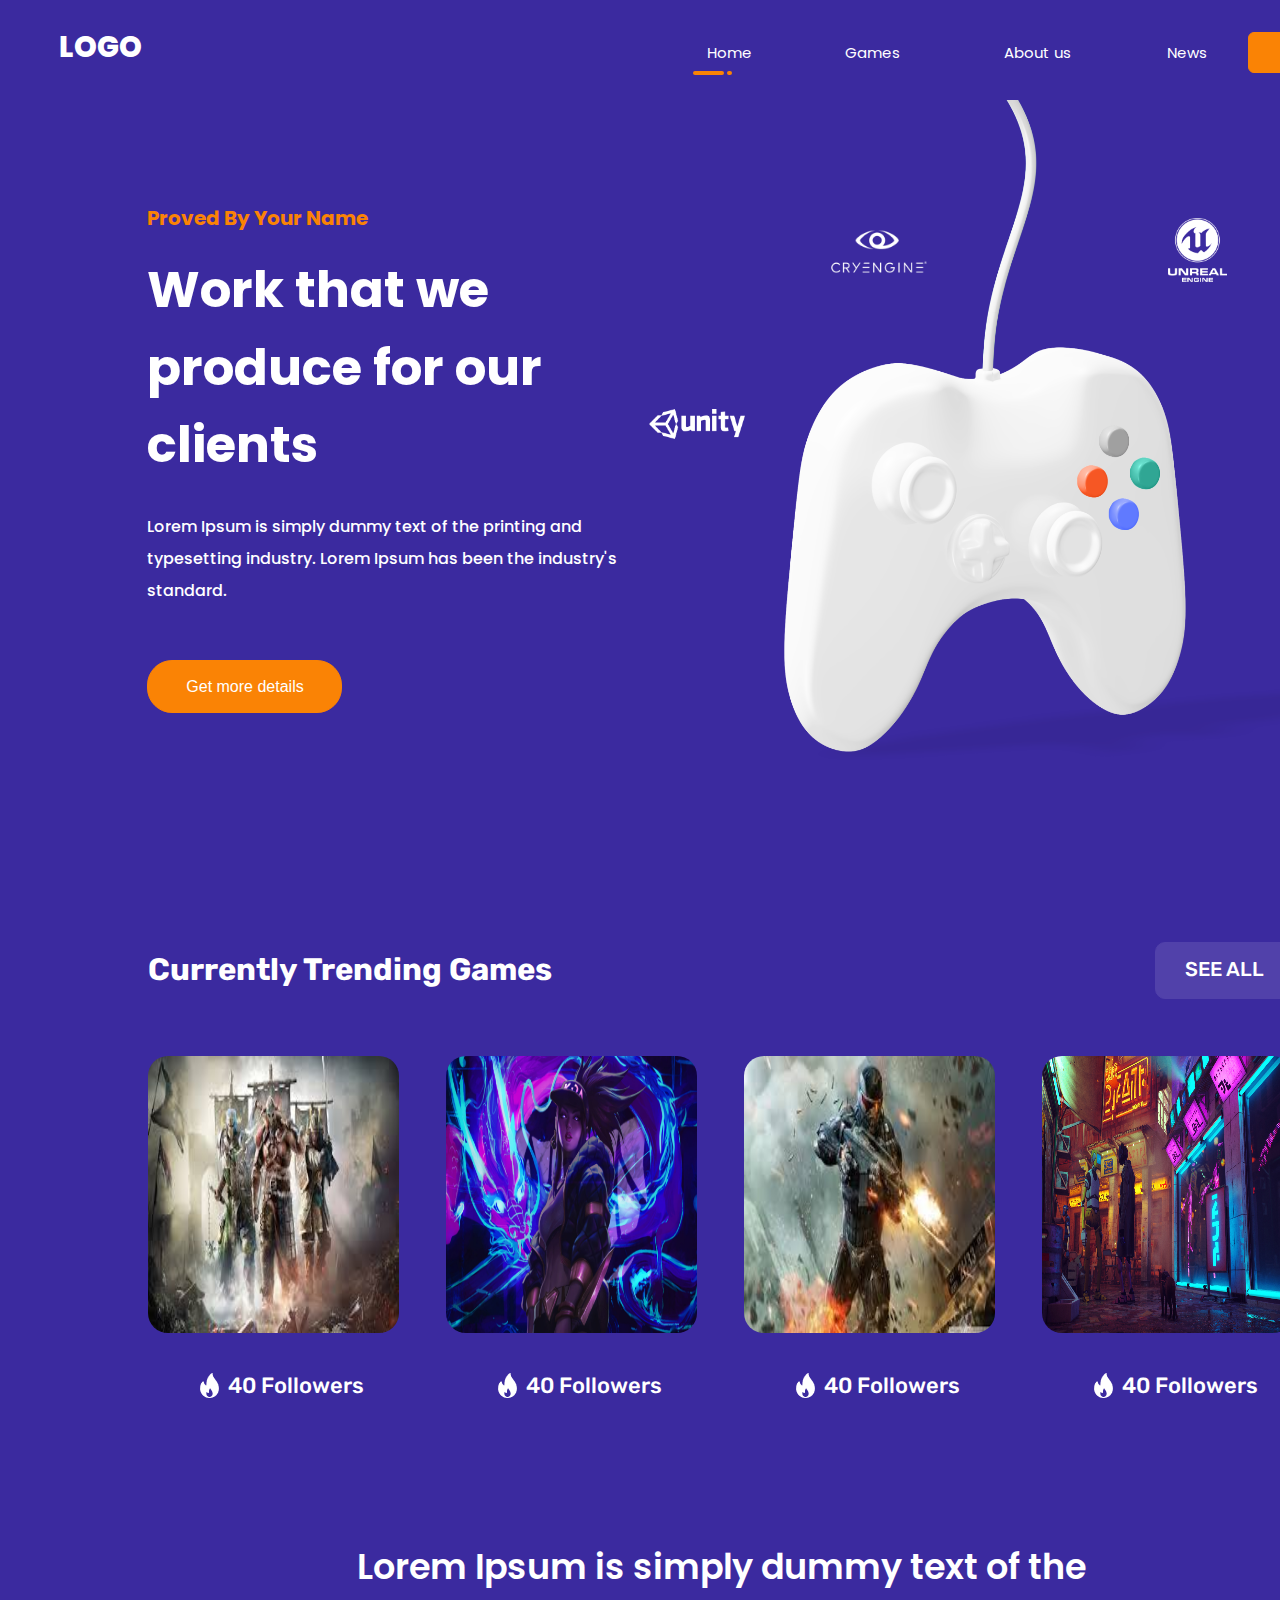
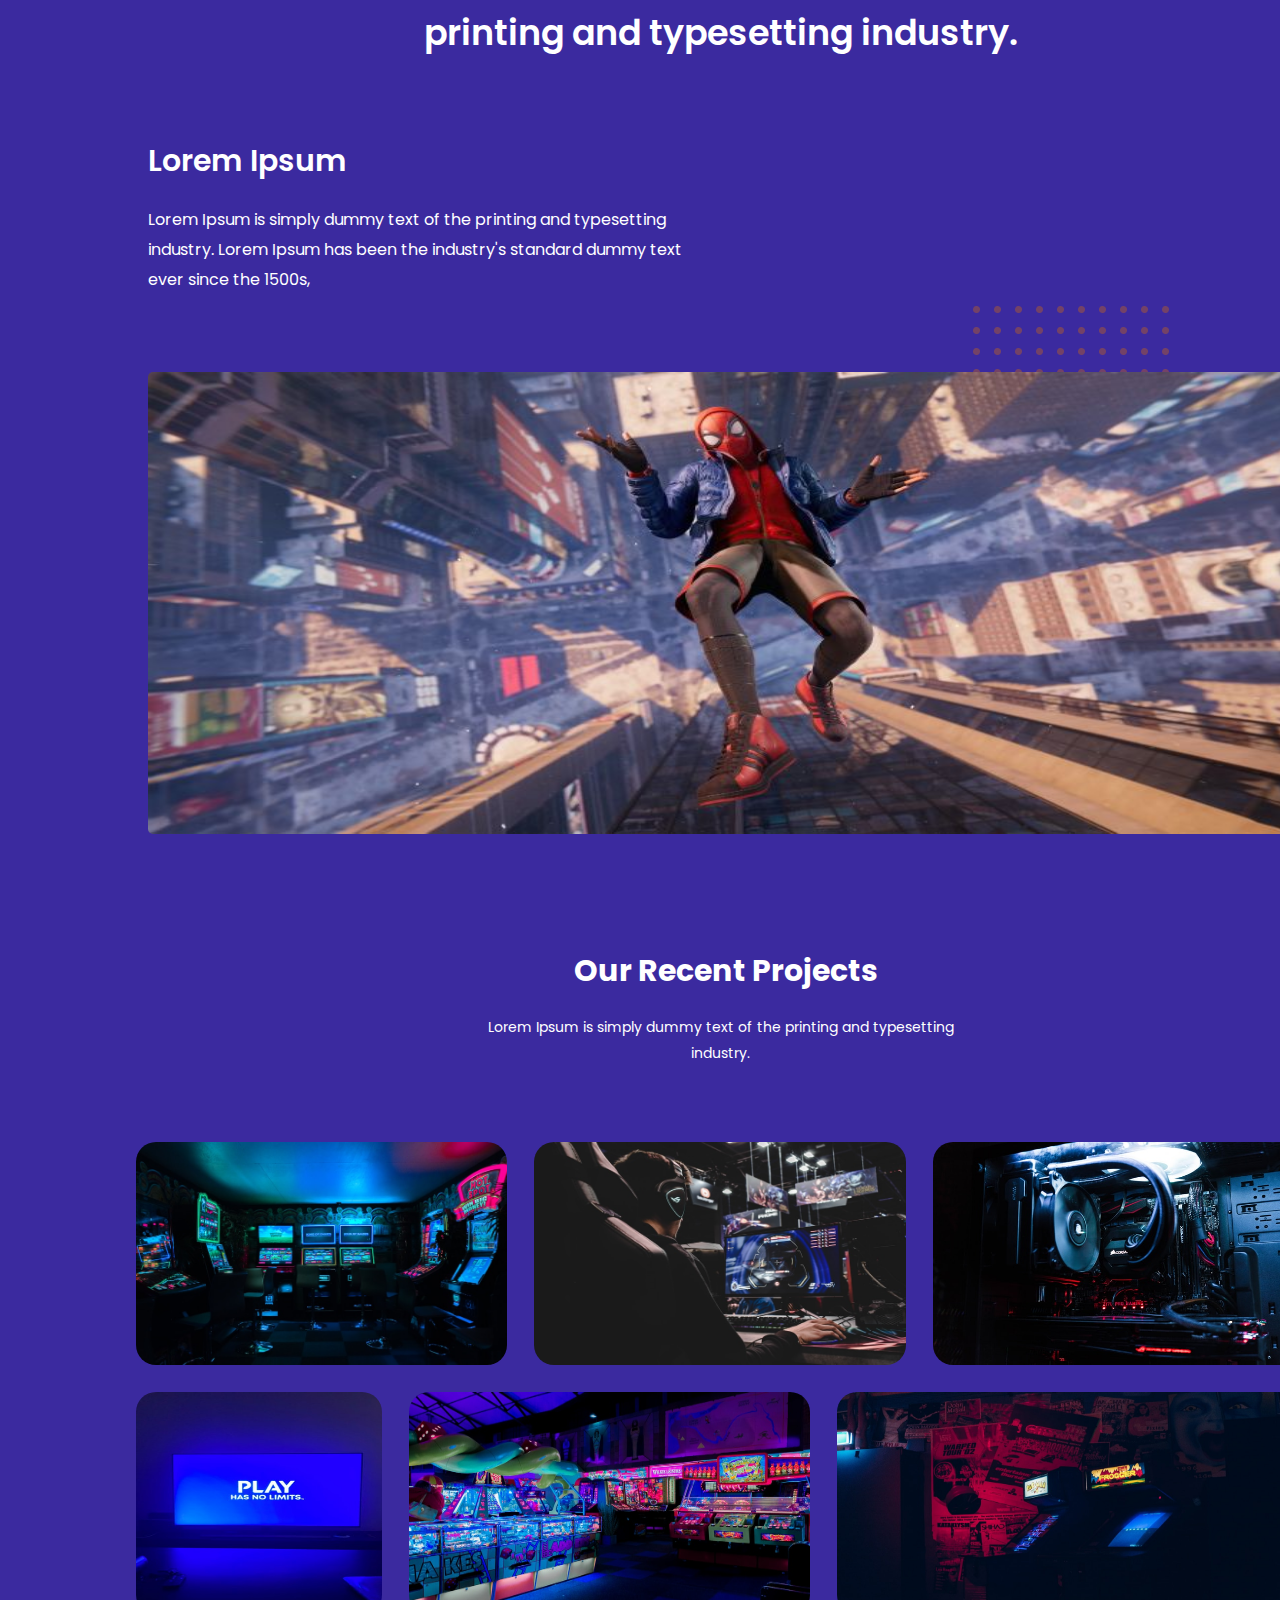
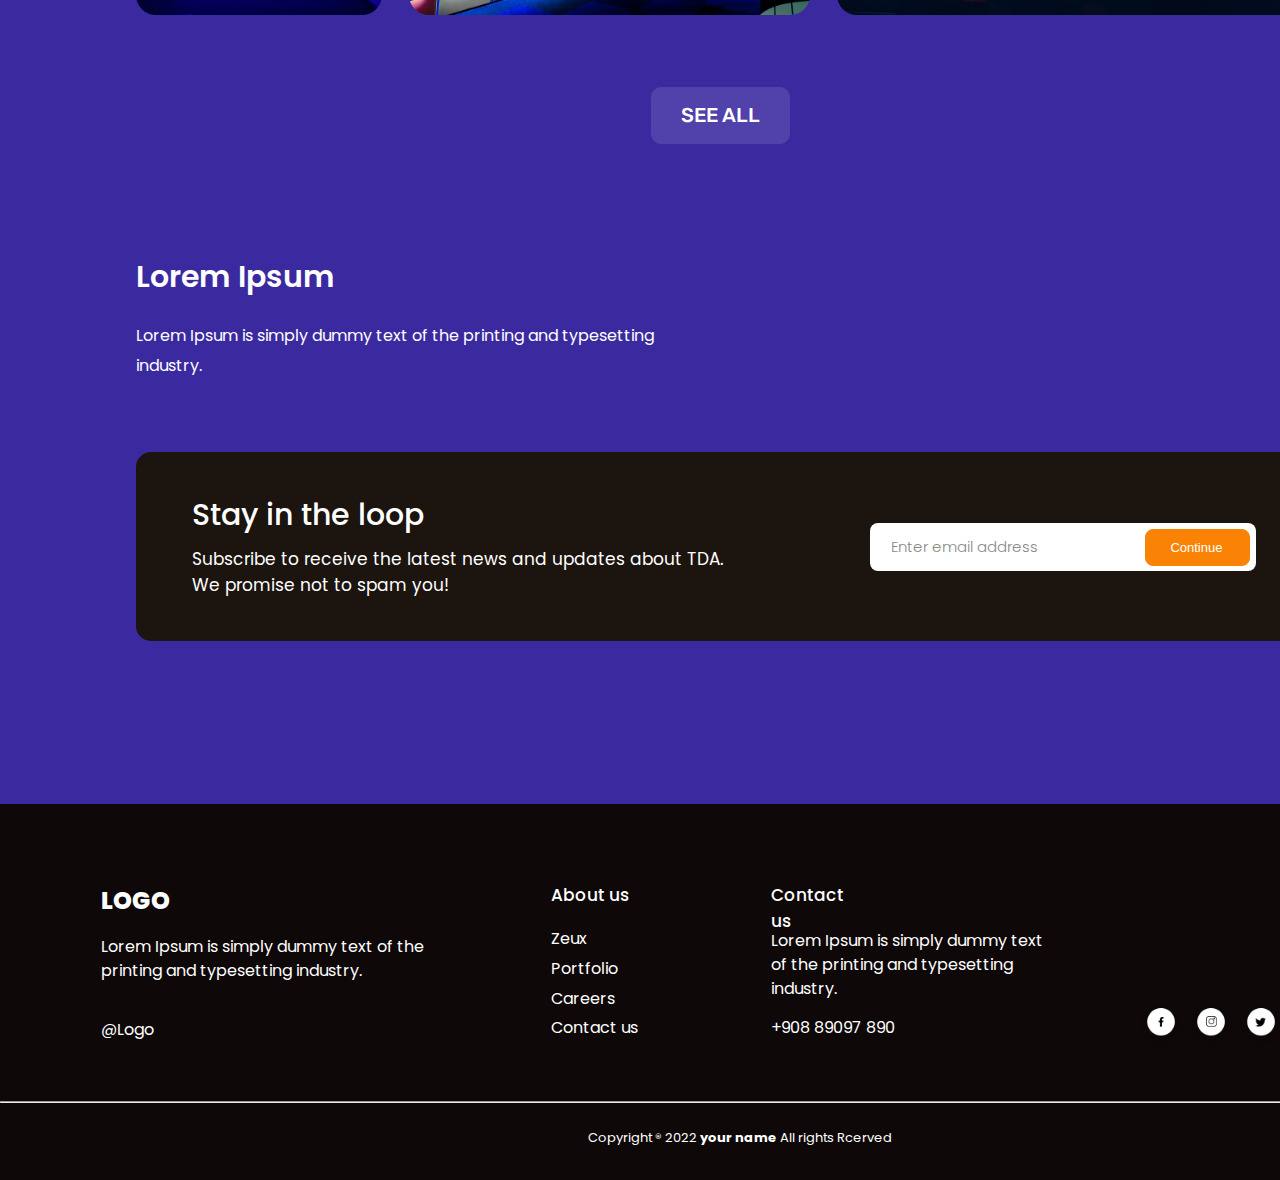
==== commit 90a16034: "gamepage-header" ====
--- a/index.html
+++ b/index.html
@@ -31,7 +31,6 @@
         <a id="a4" href="news">News</a>
         </div>
         <button id="b1">light</button>
-        
     </div>
       </div>
       <div class="main">
--- a/styles/style.css
+++ b/styles/style.css
@@ -326,5 +326,6 @@
   font-weight: 500;
   font-size: 20px;
   line-height: 37.5px;
+  font-family: "Rubik", sans-serif;
  }
  --- a/styles/header.css
+++ b/styles/header.css
@@ -126,9 +126,4 @@
     line-height: 19.5px;
     
   }
-  .header .bar #rec1{
-    width: 30.97px;
-    height: 4px;
-    border-radius: 20px;
-    background-color: #FA8305;
-  }+  